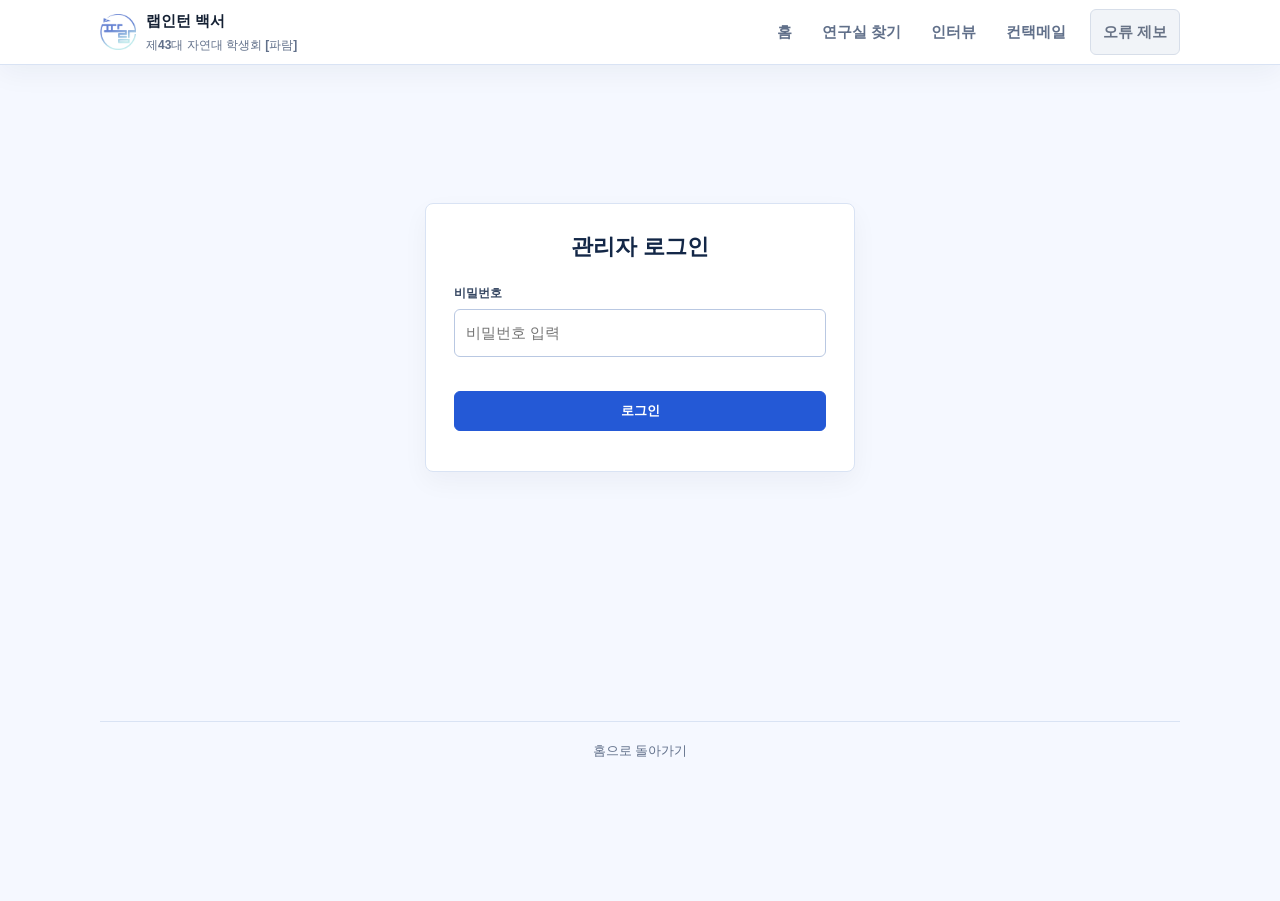
==== admin.html @ a1f1e4f2 "Add files via upload" ====
<!DOCTYPE html><html lang="ko"><head><meta charset="UTF-8"><meta name="viewport" content="width=device-width, initial-scale=1.0"><title>관리자 페이지</title><link rel="stylesheet" href="sigape.css"><link rel="icon" type="image/png" href="logo.png"><script src="site-config.js"></script><script src="site-data.js"></script></head><body><header class="site-header"><nav class="nav"><div class="brand"><a class="brand-logo-link" href="#" data-config-url="NOTION_URL" target="_blank" rel="noopener noreferrer" aria-label="자연대 학생회 노션"><img class="brand-logo" src="logo.png" alt="파람 로고"></a><span class="brand-text"><a class="brand-main" href="index.html">랩인턴 백서</a><a class="brand-sub" href="#" data-config-url="NOTION_URL" target="_blank" rel="noopener noreferrer">제43대 자연대 학생회 [파람]</a></span></div><div class="menu"><a href="index.html">홈</a><a href="labs.html">연구실 찾기</a><a href="interviews.html">인터뷰</a><a href="contact-mail.html">컨택메일</a><a class="menu-report" href="#" data-config-url="ERROR_FORM_URL" target="_blank" rel="noopener noreferrer">오류 제보</a></div></nav></header><main class="page admin-page"><section class="admin-login panel" id="loginPanel"><h2>관리자 로그인</h2><div class="field"><label for="adminPassword">비밀번호</label><input id="adminPassword" type="password" autocomplete="current-password" placeholder="비밀번호 입력"></div><button class="btn primary" type="button" id="loginButton">로그인</button><p class="small" id="loginMessage"></p></section><section class="admin-tools hidden" id="adminTools"><p class="breadcrumb"><a href="index.html">홈</a> / 관리자</p><div class="grid two"><article class="panel"><h2>1. 파일 업로드</h2><div class="field"><label for="labsFile">연구실 DB 엑셀 파일</label><input id="labsFile" type="file" accept=".xlsx,.xls,.csv,.tsv"></div><div class="field"><label for="interviewsFile">인터뷰 DB 엑셀 파일</label><input id="interviewsFile" type="file" accept=".xlsx,.xls,.csv,.tsv"></div><p class="small">인터뷰 파일은 시트가 교수님, 대학원생, 학부생으로 나뉘어 있어도 됩니다. 구분 칸이 비어 있으면 시트 이름을 구분으로 사용합니다.</p></article><article class="panel soft"><h2>2. 확인</h2><div class="admin-counts"><p>연구실 DB: <strong id="labsCount">0</strong>개</p><p>인터뷰 DB: <strong id="interviewsCount">0</strong>개</p></div><button class="btn primary" type="button" id="downloadButton">site-data.js 다운로드</button><p class="small">다운로드한 site-data.js를 GitHub 저장소의 기존 site-data.js와 교체하면 전체 방문자에게 반영됩니다.</p></article></div><section class="panel admin-preview"><h2>업로드 결과</h2><div id="adminStatus" class="small">아직 업로드된 파일이 없습니다.</div><div class="admin-table-wrap"><table class="admin-table" id="previewTable"><tbody></tbody></table></div></section></section><footer class="footer admin-footer"><a href="index.html">홈으로 돌아가기</a></footer></main><script>document.querySelectorAll("[data-config-url]").forEach(function(link){var key=link.getAttribute("data-config-url");var url=window.SITE_CONFIG&&window.SITE_CONFIG[key];if(url){link.href=url}else{link.hidden=true}});</script><script>
const ADMIN_PASSWORD="SnuCns123lg!";
const state={labs:[],interviews:[]};
const $=id=>document.getElementById(id);
function normalizeKey(k){return String(k||"").trim();}
function hasValue(row){return Object.values(row).some(v=>String(v).trim());}
function parseDelimited(text, delimiter){
  const rows=[];let row=[],cell="",quote=false;
  for(let i=0;i<text.length;i++){
    const ch=text[i],next=text[i+1];
    if(ch==='"'&&quote&&next==='"'){cell+='"';i++;continue}
    if(ch==='"'){quote=!quote;continue}
    if(ch===delimiter&&!quote){row.push(cell);cell="";continue}
    if((ch==='\n'||ch==='\r')&&!quote){if(ch==='\r'&&next==='\n')i++;row.push(cell);if(row.some(v=>String(v).trim()))rows.push(row);row=[];cell="";continue}
    cell+=ch;
  }
  row.push(cell);if(row.some(v=>String(v).trim()))rows.push(row);
  const headers=(rows.shift()||[]).map(normalizeKey);
  return rows.map(values=>Object.fromEntries(headers.map((h,i)=>[h,values[i]||""])));
}
function readTextFile(file){return new Promise((resolve,reject)=>{const reader=new FileReader();reader.onload=e=>resolve(String(e.target.result||""));reader.onerror=()=>reject(new Error("파일을 읽지 못했습니다."));reader.readAsText(file,"utf-8");});}
function readWorkbook(file){return new Promise((resolve,reject)=>{if(!window.XLSX){reject(new Error("엑셀 분석 도구를 불러오지 못했습니다. CSV 또는 TSV 파일로 저장해서 다시 올려주세요."));return}const reader=new FileReader();reader.onload=e=>{try{resolve(XLSX.read(e.target.result,{type:"array"}))}catch(err){reject(new Error("엑셀 파일을 분석하지 못했습니다."))}};reader.onerror=()=>reject(new Error("파일을 읽지 못했습니다."));reader.readAsArrayBuffer(file);});}
function sheetRows(wb,name){const sheet=wb.Sheets[name];return XLSX.utils.sheet_to_json(sheet,{defval:""}).map(row=>Object.fromEntries(Object.entries(row).map(([k,v])=>[normalizeKey(k),v])));}
function normalizeRole(sheetName){const text=String(sheetName||"");if(text.includes("교수"))return "교수님";if(text.includes("대학원"))return "대학원생";if(text.includes("학부"))return "학부생";return text||"미분류";}
async function rowsFromFile(file){
  const lower=file.name.toLowerCase();
  if(lower.endsWith(".csv")||lower.endsWith(".tsv")){const text=await readTextFile(file);return {kind:"text",rows:parseDelimited(text,lower.endsWith(".tsv")?"\t":",")};}
  const wb=await readWorkbook(file);
  return {kind:"workbook",workbook:wb};
}
async function handleLabs(file){const data=await rowsFromFile(file);state.labs=(data.kind==="text"?data.rows:sheetRows(data.workbook,data.workbook.SheetNames[0])).filter(hasValue);renderAdmin();}
async function handleInterviews(file){const data=await rowsFromFile(file);state.interviews=(data.kind==="text"?data.rows:data.workbook.SheetNames.flatMap(name=>sheetRows(data.workbook,name).map(row=>{if(!String(row["구분"]||"").trim())row["구분"]=normalizeRole(name);return row;}))).filter(hasValue);renderAdmin();}
function renderAdmin(){
  $("labsCount").textContent=state.labs.length;
  $("interviewsCount").textContent=state.interviews.length;
  $("adminStatus").textContent="연구실 "+state.labs.length+"개, 인터뷰 "+state.interviews.length+"개가 준비되었습니다.";
  const rows=[...state.labs.slice(0,3).map(r=>({type:"연구실",name:r["연구실명"]||r["교수명"]||""})),...state.interviews.slice(0,3).map(r=>({type:"인터뷰",name:r["이름"]||r["구분"]||""}))];
  $("previewTable").innerHTML="<tbody>"+rows.map(r=>"<tr><th>"+r.type+"</th><td>"+String(r.name||"")+"</td></tr>").join("")+"</tbody>";
}
function siteDataText(){return "window.SITE_DATA = "+JSON.stringify({generatedAt:new Date().toISOString(),labs:state.labs,interviews:state.interviews},null,2)+";\n";}
$("loginButton").addEventListener("click",()=>{if($("adminPassword").value===ADMIN_PASSWORD){$("loginPanel").classList.add("hidden");$("adminTools").classList.remove("hidden");}else{$("loginMessage").textContent="비밀번호를 확인해 주세요.";}});
$("labsFile").addEventListener("change",async e=>{try{if(e.target.files[0])await handleLabs(e.target.files[0])}catch(err){$("adminStatus").textContent=err.message}});
$("interviewsFile").addEventListener("change",async e=>{try{if(e.target.files[0])await handleInterviews(e.target.files[0])}catch(err){$("adminStatus").textContent=err.message}});
$("downloadButton").addEventListener("click",()=>{const blob=new Blob([siteDataText()],{type:"text/javascript;charset=utf-8"});const a=document.createElement("a");a.href=URL.createObjectURL(blob);a.download="site-data.js";a.click();URL.revokeObjectURL(a.href);});
renderAdmin();
</script></body></html>
---- sigape.css ----
:root{--bg:#f5f8ff;--paper:#fff;--soft:#f8fbff;--text:#142033;--muted:#61708a;--line:#d9e3f4;--line2:#b9c8e2;--blue:#2459d6;--blue-dark:#183f9f;--blue-soft:#eaf1ff;--sky:#dff4ff;--max:1080px;--radius:8px}*{box-sizing:border-box}html{scroll-behavior:smooth}body{margin:0;color:var(--text);background:var(--bg);font-family:-apple-system,BlinkMacSystemFont,"Segoe UI","Noto Sans KR","Apple SD Gothic Neo",sans-serif;font-size:15px;line-height:1.72;word-break:keep-all}a{color:inherit;text-decoration:none}button,input,select,textarea{font:inherit}.site-header{position:sticky;top:0;z-index:20;background:rgba(255,255,255,.94);border-bottom:1px solid var(--line);backdrop-filter:blur(10px)}.nav{width:min(var(--max),calc(100% - 40px));min-height:64px;margin:0 auto;display:flex;align-items:center;justify-content:space-between;gap:24px}.brand{display:flex;align-items:center;gap:10px;font-weight:740}.brand-logo{width:36px;height:36px;object-fit:contain;display:block}.brand-text{display:grid;gap:1px}.brand-main{font-weight:800}.brand-sub{font-size:12px;color:var(--muted);font-weight:560}.menu{display:flex;align-items:center;gap:6px;flex-wrap:wrap;justify-content:flex-end}.menu a{padding:7px 10px;color:var(--muted);font-size:13px;border-radius:6px}.menu a:hover,.menu a[aria-current="page"]{background:var(--blue-soft);color:var(--blue-dark)}.page{width:min(var(--max),calc(100% - 40px));margin:0 auto;padding:42px 0 76px}.breadcrumb{margin:0 0 20px;color:var(--muted);font-size:13px}.hero{padding:18px 0 28px;border-bottom:1px solid var(--line);margin-bottom:26px}.hub-hero{min-height:520px;display:grid;grid-template-columns:minmax(0,1.04fr) minmax(320px,.72fr);gap:48px;align-items:center;padding:54px 0 64px;border-bottom:1px solid var(--line)}.hub-copy{max-width:680px}.eyebrow{margin:0 0 10px;color:var(--blue);font-size:13px;font-weight:780}.hub-title{margin:0 0 22px;font-size:56px;line-height:1.08;font-weight:820;color:#102044}.hub-intro-title{margin:0 0 10px;font-size:20px;color:#132747}.hub-intro{font-size:17px;color:#43516a;max-width:650px}.hero-logo-panel{background:linear-gradient(180deg,#fff,#f3f8ff);border:1px solid var(--line);border-radius:14px;padding:30px;box-shadow:0 18px 50px rgba(36,89,214,.09)}.hero-logo-panel img{width:104px;height:104px;object-fit:contain;margin-bottom:18px}.hero-logo-panel h2{font-size:22px}.hero-logo-panel p{color:var(--muted)}h1,h2,h3{letter-spacing:0;line-height:1.32}h1{margin:0 0 12px;font-size:34px;font-weight:800;color:#102044}h2{margin:0 0 12px;font-size:22px;font-weight:760;color:#132747}h3{margin:0 0 8px;font-size:16px;font-weight:740}p{margin:0 0 12px}.lead{max-width:780px;color:#42516d;font-size:16px}.section{margin-top:30px}.grid{display:grid;gap:14px}.two{grid-template-columns:1.1fr .9fr}.three{grid-template-columns:repeat(3,minmax(0,1fr))}.panel,.card{background:var(--paper);border:1px solid var(--line);border-radius:var(--radius);padding:20px}.soft{background:var(--soft)}.notice{background:#fff;border-left:4px solid var(--blue)}.muted{color:var(--muted)}.small{font-size:13px;color:var(--muted)}.list{margin:0;padding-left:20px}.list li{margin:5px 0}.steps{margin:0;padding:0;list-style:none;counter-reset:step;display:grid;gap:9px}.steps li{counter-increment:step;display:grid;grid-template-columns:32px 1fr;gap:10px;align-items:start}.steps li:before{content:counter(step);width:26px;height:26px;display:grid;place-items:center;border:1px solid var(--line2);background:var(--blue-soft);color:var(--blue-dark);font-size:12px;font-weight:800;border-radius:6px}.quick-links{display:grid;gap:9px}.quick-link{display:flex;justify-content:space-between;gap:12px;padding:13px 14px;border:1px solid var(--line);background:#fff;border-radius:var(--radius);font-weight:700}.quick-link span{color:var(--blue)}.quick-link:hover{border-color:var(--blue);background:#f7faff}.toolbar{position:sticky;top:65px;z-index:10;margin-bottom:14px;padding:12px;background:rgba(255,255,255,.95);border:1px solid var(--line);border-radius:var(--radius);backdrop-filter:blur(8px)}.toolbar-grid{display:grid;grid-template-columns:1.5fr 1fr 1fr;gap:10px}.field{display:grid;gap:5px}label{color:#364762;font-size:12px;font-weight:760}input,select,textarea{width:100%;border:1px solid var(--line2);border-radius:6px;background:#fff;padding:10px 11px;color:var(--text)}input:focus,select:focus,textarea:focus{outline:3px solid var(--blue-soft);border-color:var(--blue)}.chips,.filters{display:flex;gap:7px;flex-wrap:wrap}.chip,.btn,.filter-btn{border:1px solid var(--line2);background:#fff;border-radius:6px;padding:8px 11px;color:#30415f;cursor:pointer;font-size:13px;font-weight:680}.chip.active,.filter-btn.active,.btn.primary{background:var(--blue);border-color:var(--blue);color:#fff}.btn{display:inline-flex;align-items:center;justify-content:center;text-align:center}.summary-row{display:flex;justify-content:space-between;align-items:center;gap:12px;margin:13px 0;color:var(--muted);font-size:14px}.cards{display:grid;grid-template-columns:repeat(3,minmax(0,1fr));gap:14px}.card{min-height:210px;display:flex;flex-direction:column}.card-title{margin:0 0 4px;font-size:18px;font-weight:780;color:#12284a}.meta{color:var(--muted);font-size:13px}.tags{display:flex;flex-wrap:wrap;gap:5px;margin:12px 0}.tag{display:inline-flex;padding:3px 7px;border:1px solid var(--line);background:var(--blue-soft);border-radius:5px;color:#27467a;font-size:12px}.card-actions{margin-top:auto;display:flex;gap:8px}.state{padding:28px 16px;text-align:center;color:var(--muted);border:1px dashed var(--line2);background:#fff;border-radius:var(--radius)}.error{color:#8c1d18;background:#fff4f2;border-color:#efb8ae}.hidden{display:none!important}details{border:1px solid var(--line);background:#fff;border-radius:var(--radius);padding:13px 14px}details+details{margin-top:8px}summary{cursor:pointer;font-weight:720}details p{color:#4b5a72;margin:8px 0 0}.modal-backdrop{position:fixed;inset:0;display:none;align-items:center;justify-content:center;padding:20px;background:rgba(20,32,51,.38);z-index:50}.modal-backdrop.active{display:flex}.modal{width:min(820px,100%);max-height:86vh;overflow:auto;background:#fff;border-radius:10px;border:1px solid var(--line)}.modal-head{position:sticky;top:0;background:rgba(255,255,255,.96);border-bottom:1px solid var(--line);padding:18px;display:flex;justify-content:space-between;gap:14px}.close-btn{width:34px;height:34px;border:1px solid var(--line2);background:#fff;border-radius:6px;cursor:pointer}.modal-body{padding:18px}.footer{margin-top:40px;padding-top:18px;border-top:1px solid var(--line);color:var(--muted);font-size:13px}.form-link{display:inline-flex;margin-top:8px}@media(max-width:880px){.nav{align-items:flex-start;flex-direction:column;padding:12px 0}.menu{justify-content:flex-start}.page{padding-top:30px}.hub-hero{min-height:0;grid-template-columns:1fr;gap:24px;padding:28px 0 38px}.hub-title{font-size:36px}.hero-logo-panel{padding:22px}.toolbar{position:static}.toolbar-grid,.two,.three,.cards{grid-template-columns:1fr}h1{font-size:28px}.summary-row{display:block}}

.phone-wrap{display:flex;justify-content:center}.phone{width:min(340px,100%);height:485px;border:1px solid #c7d7f1;border-radius:34px;background:#fff;box-shadow:0 24px 70px rgba(36,89,214,.16);padding:16px;position:relative}.phone:before{content:"";display:block;width:88px;height:5px;border-radius:999px;background:#d7e2f5;margin:0 auto 20px}.phone-screen{height:calc(100% - 25px);border:1px solid var(--line);border-radius:24px;background:linear-gradient(180deg,#f7fbff,#eef5ff);padding:20px;display:flex;flex-direction:column}.phone-logo{width:48px;height:48px;object-fit:contain;margin-bottom:14px}.phone-title{font-size:20px;font-weight:800;line-height:1.3;margin-bottom:8px;color:#102044}.phone-desc{font-size:13px;color:var(--muted);margin-bottom:14px}.phone-links{display:grid;gap:9px;margin-top:auto}.phone-link{display:flex;justify-content:space-between;align-items:center;gap:12px;padding:12px 13px;border:1px solid #c9d8f0;border-radius:12px;background:#fff;color:#142033;font-weight:760}.phone-link span{color:var(--blue);font-size:13px}.faq-list{display:grid;gap:8px}.report-panel{background:#fff;border:1px solid var(--line);border-left:5px solid var(--blue);border-radius:var(--radius);padding:22px}.report-panel p{max-width:720px}@media(max-width:880px){.phone{width:min(320px,100%);height:500px}.phone-screen{height:calc(100% - 25px)}}

.step-link{display:inline-flex;margin-top:6px;color:var(--blue);font-size:13px;font-weight:720}.step-link:hover{text-decoration:underline}.signature-right{text-align:right;margin-top:18px;color:#273a5c;font-weight:720}


.title-logo-wrap{position:relative;display:inline-block;isolation:isolate;padding:10px 22px 14px 0;overflow:hidden}.title-logo-wrap .hub-title{position:relative;z-index:2;margin-bottom:0}.title-logo-bg{position:absolute;z-index:1;width:140px;height:140px;object-fit:contain;right:-8px;top:0;opacity:.22;transform:rotate(-4deg);pointer-events:none}.title-logo-mask{position:absolute;z-index:1;right:104px;top:0;width:32px;height:100%;background:linear-gradient(90deg,var(--bg) 0%,rgba(245,248,255,.82) 62%,rgba(245,248,255,0) 100%);pointer-events:none}@media(max-width:880px){.title-logo-bg{width:104px;height:104px;right:-6px;top:8px}.title-logo-mask{right:74px}}





.phone-link strong{display:flex;align-items:center;gap:9px}.phone-link-icon{width:30px;height:30px;display:inline-grid;place-items:center;border-radius:9px;background:var(--blue-soft);color:var(--blue);flex:0 0 auto}
.phone-link-icon svg{width:18px;height:18px;display:block;fill:none;stroke:currentColor;stroke-width:2.1;stroke-linecap:round;stroke-linejoin:round}


.phone-links 
.phone-link-icon svg{width:18px;height:18px;display:block;fill:none;stroke:currentColor;stroke-width:2.1;stroke-linecap:round;stroke-linejoin:round}















.tag.field-tag{background:#e8f7ef;border-color:#a9dabb;color:#17663a;font-weight:760}


/* final polish */
.menu a{font-size:15px;font-weight:720;padding:9px 12px}.menu a[aria-current="page"]{font-weight:850}.menu-report{color:#687386!important;background:#f1f4f8!important;border:1px solid #d7dee9}.btn.secondary{background:#f4f7fb;border-color:#cfd9e8;color:#33445f}.justify{text-align:justify}.faq-section .section-head{margin-bottom:14px}.faq-grid{display:grid;grid-template-columns:repeat(2,minmax(0,1fr));gap:10px}.faq-grid summary{display:flex;justify-content:space-between;gap:12px;align-items:center}.faq-grid summary span{font-weight:780}.faq-grid summary em{font-style:normal;font-size:12px;color:var(--blue);background:var(--blue-soft);border-radius:999px;padding:3px 8px;white-space:nowrap}.modal-body details{padding:0}.modal-body summary{padding:15px 16px;background:#f8fbff}.modal-body details p{padding:0 16px 16px;margin:0;line-height:1.85;white-space:pre-line}.error .btn,.state .btn{margin-top:10px}.notion-slot{margin-top:16px}@media(max-width:880px){.menu{gap:8px}.menu a{font-size:14px;min-height:40px;display:inline-flex;align-items:center}.faq-grid{grid-template-columns:1fr}.justify{text-align:left}.phone{width:100%;max-width:330px}.phone-link{min-width:0}.phone-link strong{min-width:0}.phone-link strong+span{flex:0 0 auto}.card,.panel{padding:18px}.hero,.hub-hero{overflow:hidden}}

.home-faq-panel{display:flex;flex-direction:column;min-height:100%;max-height:430px;overflow:auto}.home-faq-panel .small{margin-top:-4px;margin-bottom:12px}.compact-faq{display:grid;gap:8px}.compact-faq details{padding:0;overflow:hidden}.compact-faq details+details{margin-top:0}.compact-faq summary{display:grid;grid-template-columns:1fr auto;gap:10px;align-items:center;padding:12px 13px}.compact-faq summary span{font-weight:780}.compact-faq summary em{font-style:normal;font-size:12px;color:var(--blue);background:var(--blue-soft);border-radius:999px;padding:2px 8px;white-space:nowrap}.compact-faq details[open] summary{border-bottom:1px solid var(--line);background:#f8fbff}.compact-faq details p{padding:11px 13px 13px;margin:0;color:#4b5a72;line-height:1.75}.home-faq-panel details:not([open]) summary{color:#263855}@media(max-width:880px){.home-faq-panel{max-height:none;overflow:visible}.compact-faq summary{grid-template-columns:1fr}.compact-faq summary em{width:max-content}}

.brand-logo-link{display:flex;align-items:center}.brand-main,.brand-sub{width:max-content}.brand-main:hover,.brand-sub:hover{text-decoration:underline;text-underline-offset:3px}


/* 2026 data/admin refinement */
.site-header{box-shadow:0 8px 28px rgba(20,32,51,.05)}
.menu{margin-left:auto}.menu-report{margin-left:6px}
.panel,.card,.toolbar{box-shadow:0 10px 26px rgba(20,32,51,.045)}
.card{transition:transform .16s ease,border-color .16s ease,box-shadow .16s ease}.card:hover{transform:translateY(-2px);border-color:#b8c9e8;box-shadow:0 16px 34px rgba(20,32,51,.08)}
.hero{padding-top:24px}.lead{line-height:1.82}.card-title{line-height:1.38}.tag{font-weight:680}.field-tag{background:#e9f8ef;border-color:#badfca;color:#197142}.keyword-panel .chip{background:#fff}.keyword-panel .chip.active{background:var(--blue);color:#fff}
.admin-float{position:fixed;right:12px;bottom:10px;z-index:40;padding:4px 7px;border:1px solid rgba(120,132,154,.28);border-radius:6px;background:rgba(255,255,255,.55);color:rgba(72,84,106,.58);font-size:11px;backdrop-filter:blur(8px)}.admin-float:hover{background:#fff;color:#2d3f5f;border-color:#bdc9dc}
.admin-page .hero{margin-bottom:18px}.admin-login{max-width:430px}.admin-tools .field{margin-bottom:14px}.admin-counts{display:grid;gap:4px;margin-bottom:14px}.admin-preview{margin-top:16px}.admin-table-wrap{overflow:auto;margin-top:10px}.admin-table{width:100%;border-collapse:collapse;font-size:14px}.admin-table th,.admin-table td{border-bottom:1px solid var(--line);padding:9px 8px;text-align:left}.admin-table th{width:96px;color:var(--blue-dark)}
@media(max-width:880px){.menu{margin-left:0}.menu-report{margin-left:0}.admin-float{right:8px;bottom:8px}}

.admin-login .field{margin-bottom:16px}.admin-login .btn.primary{margin-top:12px}


.admin-page{min-height:calc(100vh - 64px);display:grid;align-items:center;padding-top:36px;padding-bottom:36px}.admin-login{width:min(430px,100%);margin:0 auto;padding:28px}.admin-login h2{text-align:center;margin-bottom:22px}.admin-login .field{margin-bottom:20px}.admin-login .btn.primary{width:100%;margin-top:14px}.admin-login #loginMessage{text-align:center;margin-top:12px}.admin-tools{width:100%;align-self:start}.admin-tools:not(.hidden){display:block}.admin-tools .breadcrumb{margin-top:0}.admin-footer{text-align:center}
@media(max-width:880px){.admin-page{min-height:calc(100vh - 110px);align-items:start}.admin-login{margin-top:36px}}

.modal-advice{margin-top:18px}

.phone-link-muted{background:#f3f6fa;border-color:#d9e2ee;color:#263849}.phone-link-muted strong{color:#1d3554}.phone-link-muted span:last-child{color:#2f6fd6}.phone-link-muted .phone-link-icon{background:#e5ebf3;border-color:#d2dce9;color:#4d647d}

.partners-footer{margin-top:72px;padding:36px 24px 42px;text-align:center;border-top:1px solid #dfe7f2;color:#415064}.partners-footer h2{margin:0;font-size:18px;line-height:1.35;font-weight:800;color:#1b2f4a}.footer-rule{width:28px;height:2px;background:#7aa4df;margin:13px auto 22px;border-radius:999px}.partner-grid{display:grid;grid-template-columns:repeat(3,minmax(0,1fr));gap:12px 16px;max-width:980px;margin:0 auto}.partner-grid span{display:flex;align-items:center;justify-content:center;min-height:46px;padding:10px 12px;border:1px solid #dbe5f1;background:#f7faff;border-radius:8px;font-size:14px;line-height:1.45;font-weight:560;color:#30445f;word-break:keep-all}.admin-footer{margin-top:44px}@media(max-width:760px){.partners-footer{margin-top:48px;padding:30px 16px 36px}.partner-grid{grid-template-columns:1fr;gap:10px}.partner-grid span{min-height:auto;font-size:13px;padding:11px 12px}}

.compact-credit-footer{margin-top:48px;padding-top:18px;text-align:center;color:#687386;font-size:12px;line-height:1.8}.compact-credit-footer p{margin:3px auto;max-width:980px}.compact-credit-footer strong{font-weight:650;color:#415064}@media(max-width:760px){.compact-credit-footer{text-align:left;font-size:12px;line-height:1.75}.compact-credit-footer p{margin:6px 0}}
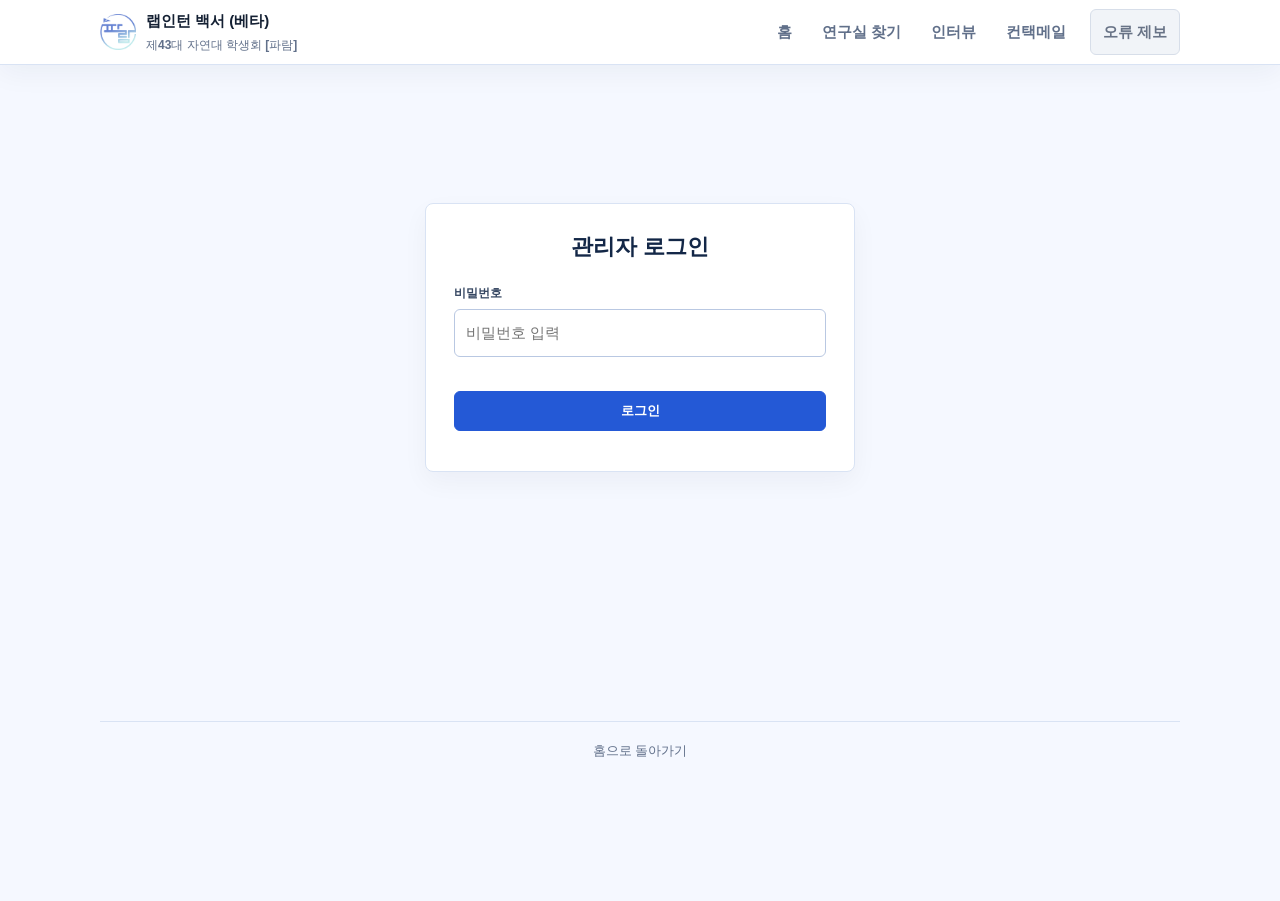
==== commit ec31ec56: "Update admin.html" ====
--- a/admin.html
+++ b/admin.html
@@ -1,46 +1,281 @@
-<!DOCTYPE html><html lang="ko"><head><meta charset="UTF-8"><meta name="viewport" content="width=device-width, initial-scale=1.0"><title>관리자 페이지</title><link rel="stylesheet" href="sigape.css"><link rel="icon" type="image/png" href="logo.png"><script src="site-config.js"></script><script src="site-data.js"></script></head><body><header class="site-header"><nav class="nav"><div class="brand"><a class="brand-logo-link" href="#" data-config-url="NOTION_URL" target="_blank" rel="noopener noreferrer" aria-label="자연대 학생회 노션"><img class="brand-logo" src="logo.png" alt="파람 로고"></a><span class="brand-text"><a class="brand-main" href="index.html">랩인턴 백서</a><a class="brand-sub" href="#" data-config-url="NOTION_URL" target="_blank" rel="noopener noreferrer">제43대 자연대 학생회 [파람]</a></span></div><div class="menu"><a href="index.html">홈</a><a href="labs.html">연구실 찾기</a><a href="interviews.html">인터뷰</a><a href="contact-mail.html">컨택메일</a><a class="menu-report" href="#" data-config-url="ERROR_FORM_URL" target="_blank" rel="noopener noreferrer">오류 제보</a></div></nav></header><main class="page admin-page"><section class="admin-login panel" id="loginPanel"><h2>관리자 로그인</h2><div class="field"><label for="adminPassword">비밀번호</label><input id="adminPassword" type="password" autocomplete="current-password" placeholder="비밀번호 입력"></div><button class="btn primary" type="button" id="loginButton">로그인</button><p class="small" id="loginMessage"></p></section><section class="admin-tools hidden" id="adminTools"><p class="breadcrumb"><a href="index.html">홈</a> / 관리자</p><div class="grid two"><article class="panel"><h2>1. 파일 업로드</h2><div class="field"><label for="labsFile">연구실 DB 엑셀 파일</label><input id="labsFile" type="file" accept=".xlsx,.xls,.csv,.tsv"></div><div class="field"><label for="interviewsFile">인터뷰 DB 엑셀 파일</label><input id="interviewsFile" type="file" accept=".xlsx,.xls,.csv,.tsv"></div><p class="small">인터뷰 파일은 시트가 교수님, 대학원생, 학부생으로 나뉘어 있어도 됩니다. 구분 칸이 비어 있으면 시트 이름을 구분으로 사용합니다.</p></article><article class="panel soft"><h2>2. 확인</h2><div class="admin-counts"><p>연구실 DB: <strong id="labsCount">0</strong>개</p><p>인터뷰 DB: <strong id="interviewsCount">0</strong>개</p></div><button class="btn primary" type="button" id="downloadButton">site-data.js 다운로드</button><p class="small">다운로드한 site-data.js를 GitHub 저장소의 기존 site-data.js와 교체하면 전체 방문자에게 반영됩니다.</p></article></div><section class="panel admin-preview"><h2>업로드 결과</h2><div id="adminStatus" class="small">아직 업로드된 파일이 없습니다.</div><div class="admin-table-wrap"><table class="admin-table" id="previewTable"><tbody></tbody></table></div></section></section><footer class="footer admin-footer"><a href="index.html">홈으로 돌아가기</a></footer></main><script>document.querySelectorAll("[data-config-url]").forEach(function(link){var key=link.getAttribute("data-config-url");var url=window.SITE_CONFIG&&window.SITE_CONFIG[key];if(url){link.href=url}else{link.hidden=true}});</script><script>
-const ADMIN_PASSWORD="SnuCns123lg!";
-const state={labs:[],interviews:[]};
-const $=id=>document.getElementById(id);
-function normalizeKey(k){return String(k||"").trim();}
-function hasValue(row){return Object.values(row).some(v=>String(v).trim());}
-function parseDelimited(text, delimiter){
-  const rows=[];let row=[],cell="",quote=false;
-  for(let i=0;i<text.length;i++){
-    const ch=text[i],next=text[i+1];
-    if(ch==='"'&&quote&&next==='"'){cell+='"';i++;continue}
-    if(ch==='"'){quote=!quote;continue}
-    if(ch===delimiter&&!quote){row.push(cell);cell="";continue}
-    if((ch==='\n'||ch==='\r')&&!quote){if(ch==='\r'&&next==='\n')i++;row.push(cell);if(row.some(v=>String(v).trim()))rows.push(row);row=[];cell="";continue}
-    cell+=ch;
-  }
-  row.push(cell);if(row.some(v=>String(v).trim()))rows.push(row);
-  const headers=(rows.shift()||[]).map(normalizeKey);
-  return rows.map(values=>Object.fromEntries(headers.map((h,i)=>[h,values[i]||""])));
-}
-function readTextFile(file){return new Promise((resolve,reject)=>{const reader=new FileReader();reader.onload=e=>resolve(String(e.target.result||""));reader.onerror=()=>reject(new Error("파일을 읽지 못했습니다."));reader.readAsText(file,"utf-8");});}
-function readWorkbook(file){return new Promise((resolve,reject)=>{if(!window.XLSX){reject(new Error("엑셀 분석 도구를 불러오지 못했습니다. CSV 또는 TSV 파일로 저장해서 다시 올려주세요."));return}const reader=new FileReader();reader.onload=e=>{try{resolve(XLSX.read(e.target.result,{type:"array"}))}catch(err){reject(new Error("엑셀 파일을 분석하지 못했습니다."))}};reader.onerror=()=>reject(new Error("파일을 읽지 못했습니다."));reader.readAsArrayBuffer(file);});}
-function sheetRows(wb,name){const sheet=wb.Sheets[name];return XLSX.utils.sheet_to_json(sheet,{defval:""}).map(row=>Object.fromEntries(Object.entries(row).map(([k,v])=>[normalizeKey(k),v])));}
-function normalizeRole(sheetName){const text=String(sheetName||"");if(text.includes("교수"))return "교수님";if(text.includes("대학원"))return "대학원생";if(text.includes("학부"))return "학부생";return text||"미분류";}
-async function rowsFromFile(file){
-  const lower=file.name.toLowerCase();
-  if(lower.endsWith(".csv")||lower.endsWith(".tsv")){const text=await readTextFile(file);return {kind:"text",rows:parseDelimited(text,lower.endsWith(".tsv")?"\t":",")};}
-  const wb=await readWorkbook(file);
-  return {kind:"workbook",workbook:wb};
-}
-async function handleLabs(file){const data=await rowsFromFile(file);state.labs=(data.kind==="text"?data.rows:sheetRows(data.workbook,data.workbook.SheetNames[0])).filter(hasValue);renderAdmin();}
-async function handleInterviews(file){const data=await rowsFromFile(file);state.interviews=(data.kind==="text"?data.rows:data.workbook.SheetNames.flatMap(name=>sheetRows(data.workbook,name).map(row=>{if(!String(row["구분"]||"").trim())row["구분"]=normalizeRole(name);return row;}))).filter(hasValue);renderAdmin();}
-function renderAdmin(){
-  $("labsCount").textContent=state.labs.length;
-  $("interviewsCount").textContent=state.interviews.length;
-  $("adminStatus").textContent="연구실 "+state.labs.length+"개, 인터뷰 "+state.interviews.length+"개가 준비되었습니다.";
-  const rows=[...state.labs.slice(0,3).map(r=>({type:"연구실",name:r["연구실명"]||r["교수명"]||""})),...state.interviews.slice(0,3).map(r=>({type:"인터뷰",name:r["이름"]||r["구분"]||""}))];
-  $("previewTable").innerHTML="<tbody>"+rows.map(r=>"<tr><th>"+r.type+"</th><td>"+String(r.name||"")+"</td></tr>").join("")+"</tbody>";
-}
-function siteDataText(){return "window.SITE_DATA = "+JSON.stringify({generatedAt:new Date().toISOString(),labs:state.labs,interviews:state.interviews},null,2)+";\n";}
-$("loginButton").addEventListener("click",()=>{if($("adminPassword").value===ADMIN_PASSWORD){$("loginPanel").classList.add("hidden");$("adminTools").classList.remove("hidden");}else{$("loginMessage").textContent="비밀번호를 확인해 주세요.";}});
-$("labsFile").addEventListener("change",async e=>{try{if(e.target.files[0])await handleLabs(e.target.files[0])}catch(err){$("adminStatus").textContent=err.message}});
-$("interviewsFile").addEventListener("change",async e=>{try{if(e.target.files[0])await handleInterviews(e.target.files[0])}catch(err){$("adminStatus").textContent=err.message}});
-$("downloadButton").addEventListener("click",()=>{const blob=new Blob([siteDataText()],{type:"text/javascript;charset=utf-8"});const a=document.createElement("a");a.href=URL.createObjectURL(blob);a.download="site-data.js";a.click();URL.revokeObjectURL(a.href);});
-renderAdmin();
-</script></body></html>+<!DOCTYPE html>
+<html lang="ko">
+  <head>
+    <meta charset="UTF-8">
+    <meta name="viewport" content="width=device-width, initial-scale=1.0">
+    <title>(베타) 관리자 페이지</title>
+    <link rel="stylesheet" href="sigape.css">
+    <link rel="icon" type="image/png" href="logo.png">
+    <script src="site-config.js"></script>
+    <script src="site-data.js"></script>
+  </head>
+  <body>
+    <header class="site-header">
+      <nav class="nav">
+        <div class="brand">
+          <a class="brand-logo-link" href="#" data-config-url="NOTION_URL" target="_blank" rel="noopener noreferrer" aria-label="자연대 학생회 노션">
+            <img class="brand-logo" src="logo.png" alt="파람 로고">
+          </a>
+          <span class="brand-text">
+            <a class="brand-main" href="index.html">랩인턴 백서 (베타)</a>
+            <a class="brand-sub" href="#" data-config-url="NOTION_URL" target="_blank" rel="noopener noreferrer">제43대 자연대 학생회 [파람]</a>
+          </span>
+        </div>
+        <div class="menu">
+          <a href="index.html">홈</a>
+          <a href="labs.html">연구실 찾기</a>
+          <a href="interviews.html">인터뷰</a>
+          <a href="contact-mail.html">컨택메일</a>
+          <a class="menu-report" href="#" data-config-url="ERROR_FORM_URL" target="_blank" rel="noopener noreferrer">오류 제보</a>
+        </div>
+      </nav>
+    </header>
+    <main class="page admin-page">
+      <section class="admin-login panel" id="loginPanel">
+        <h2>관리자 로그인</h2>
+        <div class="field">
+          <label for="adminPassword">비밀번호</label>
+          <input id="adminPassword" type="password" autocomplete="current-password" placeholder="비밀번호 입력">
+        </div>
+        <button class="btn primary" type="button" id="loginButton">로그인</button>
+        <p class="small" id="loginMessage"></p>
+      </section>
+      <section class="admin-tools hidden" id="adminTools">
+        <p class="breadcrumb"><a href="index.html">홈</a> / 관리자</p>
+        <div class="grid two">
+          <article class="panel">
+            <h2>1. 파일 업로드</h2>
+            <div class="field">
+              <label for="labsFile">연구실 DB 엑셀 파일</label>
+              <input id="labsFile" type="file" accept=".xlsx,.xls,.csv,.tsv">
+            </div>
+            <div class="field">
+              <label for="interviewsFile">인터뷰 DB 엑셀 파일</label>
+              <input id="interviewsFile" type="file" accept=".xlsx,.xls,.csv,.tsv">
+            </div>
+            <p class="small">인터뷰 파일은 시트가 교수님, 대학원생, 학부생으로 나뉘어 있어도 됩니다. 구분 칸이 비어 있으면 시트 이름을 구분으로 사용합니다.</p>
+          </article>
+          <article class="panel soft">
+            <h2>2. 확인</h2>
+            <div class="admin-counts">
+              <p>연구실 DB: <strong id="labsCount">0</strong>개</p>
+              <p>인터뷰 DB: <strong id="interviewsCount">0</strong>개</p>
+            </div>
+            <button class="btn primary" type="button" id="downloadButton">site-data.js 다운로드</button>
+            <p class="small">다운로드한 site-data.js를 GitHub 저장소의 기존 site-data.js와 교체하면 전체 방문자에게 반영됩니다.</p>
+          </article>
+        </div>
+        <section class="panel admin-preview">
+          <h2>업로드 결과</h2>
+          <div id="adminStatus" class="small">아직 업로드된 파일이 없습니다.</div>
+          <div class="admin-table-wrap">
+            <table class="admin-table" id="previewTable">
+              <tbody></tbody>
+            </table>
+          </div>
+        </section>
+      </section>
+      <footer class="footer admin-footer">
+        <a href="index.html">홈으로 돌아가기</a>
+      </footer>
+    </main>
+    <script>
+      document.querySelectorAll("[data-config-url]").forEach(function(link) {
+        var key = link.getAttribute("data-config-url");
+        var url = window.SITE_CONFIG && window.SITE_CONFIG[key];
+        if (url) {
+          link.href = url
+        } else {
+          link.hidden = true
+        }
+      });
+    </script>
+    <script>
+      const ADMIN_PASSWORD = "SnuCns123lg!";
+      const state = {
+        labs: [],
+        interviews: []
+      };
+      const $ = id => document.getElementById(id);
+
+      function normalizeKey(k) {
+        return String(k || "").trim();
+      }
+
+      function hasValue(row) {
+        return Object.values(row).some(v => String(v).trim());
+      }
+
+      function parseDelimited(text, delimiter) {
+        const rows = [];
+        let row = [],
+          cell = "",
+          quote = false;
+        for (let i = 0; i < text.length; i++) {
+          const ch = text[i],
+            next = text[i + 1];
+          if (ch === '"' && quote && next === '"') {
+            cell += '"';
+            i++;
+            continue
+          }
+          if (ch === '"') {
+            quote = !quote;
+            continue
+          }
+          if (ch === delimiter && !quote) {
+            row.push(cell);
+            cell = "";
+            continue
+          }
+          if ((ch === '\n' || ch === '\r') && !quote) {
+            if (ch === '\r' && next === '\n') i++;
+            row.push(cell);
+            if (row.some(v => String(v).trim())) rows.push(row);
+            row = [];
+            cell = "";
+            continue
+          }
+          cell += ch;
+        }
+        row.push(cell);
+        if (row.some(v => String(v).trim())) rows.push(row);
+        const headers = (rows.shift() || []).map(normalizeKey);
+        return rows.map(values => Object.fromEntries(headers.map((h, i) => [h, values[i] || ""])));
+      }
+
+      function readTextFile(file) {
+        return new Promise((resolve, reject) => {
+          const reader = new FileReader();
+          reader.onload = e => resolve(String(e.target.result || ""));
+          reader.onerror = () => reject(new Error("파일을 읽지 못했습니다."));
+          reader.readAsText(file, "utf-8");
+        });
+      }
+
+      function readWorkbook(file) {
+        return new Promise((resolve, reject) => {
+          if (!window.XLSX) {
+            reject(new Error("엑셀 분석 도구를 불러오지 못했습니다. CSV 또는 TSV 파일로 저장해서 다시 올려주세요."));
+            return
+          }
+          const reader = new FileReader();
+          reader.onload = e => {
+            try {
+              resolve(XLSX.read(e.target.result, {
+                type: "array"
+              }))
+            } catch (err) {
+              reject(new Error("엑셀 파일을 분석하지 못했습니다."))
+            }
+          };
+          reader.onerror = () => reject(new Error("파일을 읽지 못했습니다."));
+          reader.readAsArrayBuffer(file);
+        });
+      }
+
+      function sheetRows(wb, name) {
+        const sheet = wb.Sheets[name];
+        return XLSX.utils.sheet_to_json(sheet, {
+          defval: ""
+        }).map(row => Object.fromEntries(Object.entries(row).map(([k, v]) => [normalizeKey(k), v])));
+      }
+
+      function normalizeRole(sheetName) {
+        const text = String(sheetName || "");
+        if (text.includes("교수")) return "교수님";
+        if (text.includes("대학원")) return "대학원생";
+        if (text.includes("학부")) return "학부생";
+        return text || "미분류";
+      }
+      async function rowsFromFile(file) {
+        const lower = file.name.toLowerCase();
+        if (lower.endsWith(".csv") || lower.endsWith(".tsv")) {
+          const text = await readTextFile(file);
+          return {
+            kind: "text",
+            rows: parseDelimited(text, lower.endsWith(".tsv") ? "\t" : ",")
+          };
+        }
+        const wb = await readWorkbook(file);
+        return {
+          kind: "workbook",
+          workbook: wb
+        };
+      }
+      async function handleLabs(file) {
+        const data = await rowsFromFile(file);
+        state.labs = (data.kind === "text" ? data.rows : sheetRows(data.workbook, data.workbook
+          .SheetNames[0])).filter(hasValue);
+        renderAdmin();
+      }
+      async function handleInterviews(file) {
+        const data = await rowsFromFile(file);
+        state.interviews = (data.kind === "text" ? data.rows : data.workbook.SheetNames.flatMap(name =>
+          sheetRows(data.workbook, name).map(row => {
+            if (!String(row["구분"] || "").trim()) row["구분"] = normalizeRole(name);
+            return row;
+          }))).filter(hasValue);
+        renderAdmin();
+      }
+
+      function renderAdmin() {
+        $("labsCount").textContent = state.labs.length;
+        $("interviewsCount").textContent = state.interviews.length;
+        $("adminStatus").textContent = "연구실 " + state.labs.length + "개, 인터뷰 " + state.interviews.length +
+          "개가 준비되었습니다.";
+        const rows = [...state.labs.slice(0, 3).map(r => ({
+          type: "연구실",
+          name: r["연구실명"] || r["교수명"] || ""
+        })), ...state.interviews.slice(0, 3).map(r => ({
+          type: "인터뷰",
+          name: r["이름"] || r["구분"] || ""
+        }))];
+        $("previewTable").innerHTML = "<tbody>" + rows.map(r => "<tr><th>" + r.type + "</th><td>" +
+          String(r.name || "") + "</td></tr>").join("") + "</tbody>";
+      }
+
+      function siteDataText() {
+        return "window.SITE_DATA = " + JSON.stringify({
+          generatedAt: new Date().toISOString(),
+          labs: state.labs,
+          interviews: state.interviews
+        }, null, 2) + ";\n";
+      }
+      $("loginButton").addEventListener("click", () => {
+        if ($("adminPassword").value === ADMIN_PASSWORD) {
+          $("loginPanel").classList.add("hidden");
+          $("adminTools").classList.remove("hidden");
+        } else {
+          $("loginMessage").textContent = "비밀번호를 확인해 주세요.";
+        }
+      });
+      $("labsFile").addEventListener("change", async e => {
+        try {
+          if (e.target.files[0]) await handleLabs(e.target.files[0])
+        } catch (err) {
+          $("adminStatus").textContent = err.message
+        }
+      });
+      $("interviewsFile").addEventListener("change", async e => {
+        try {
+          if (e.target.files[0]) await handleInterviews(e.target.files[0])
+        } catch (err) {
+          $("adminStatus").textContent = err.message
+        }
+      });
+      $("downloadButton").addEventListener("click", () => {
+        const blob = new Blob([siteDataText()], {
+          type: "text/javascript;charset=utf-8"
+        });
+        const a = document.createElement("a");
+        a.href = URL.createObjectURL(blob);
+        a.download = "site-data.js";
+        a.click();
+        URL.revokeObjectURL(a.href);
+      });
+      renderAdmin();
+    </script>
+  </body>
+
+</html>
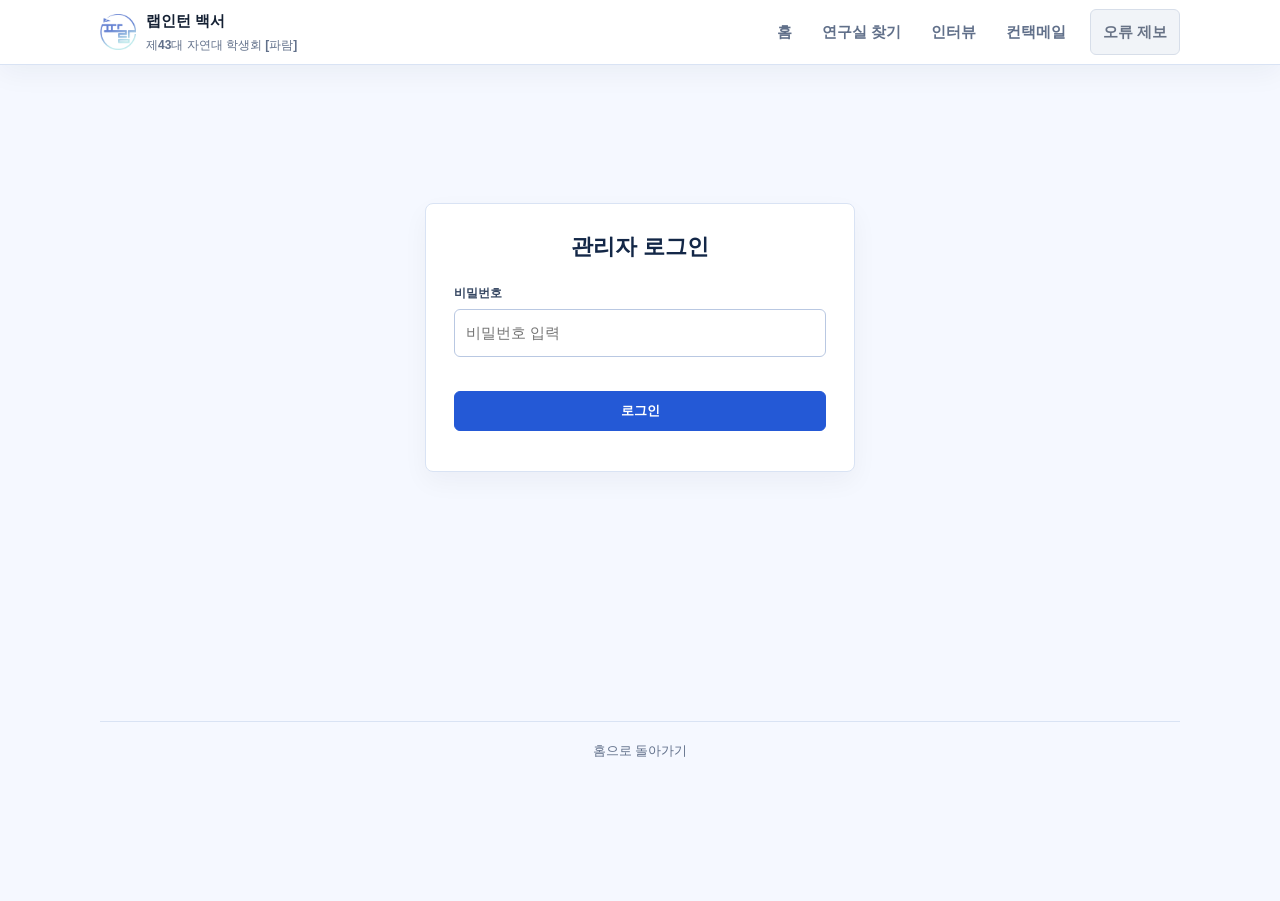
==== commit 5e2881d5: "베타테스트 종료" ====
--- a/admin.html
+++ b/admin.html
@@ -3,7 +3,7 @@
   <head>
     <meta charset="UTF-8">
     <meta name="viewport" content="width=device-width, initial-scale=1.0">
-    <title>(베타) 관리자 페이지</title>
+    <title>관리자 페이지</title>
     <link rel="stylesheet" href="sigape.css">
     <link rel="icon" type="image/png" href="logo.png">
     <script src="site-config.js"></script>
@@ -17,7 +17,7 @@
             <img class="brand-logo" src="logo.png" alt="파람 로고">
           </a>
           <span class="brand-text">
-            <a class="brand-main" href="index.html">랩인턴 백서 (베타)</a>
+            <a class="brand-main" href="index.html">랩인턴 백서</a>
             <a class="brand-sub" href="#" data-config-url="NOTION_URL" target="_blank" rel="noopener noreferrer">제43대 자연대 학생회 [파람]</a>
           </span>
         </div>
--- a/sigape.css
+++ b/sigape.css
@@ -1,68 +1,1652 @@
-:root{--bg:#f5f8ff;--paper:#fff;--soft:#f8fbff;--text:#142033;--muted:#61708a;--line:#d9e3f4;--line2:#b9c8e2;--blue:#2459d6;--blue-dark:#183f9f;--blue-soft:#eaf1ff;--sky:#dff4ff;--max:1080px;--radius:8px}*{box-sizing:border-box}html{scroll-behavior:smooth}body{margin:0;color:var(--text);background:var(--bg);font-family:-apple-system,BlinkMacSystemFont,"Segoe UI","Noto Sans KR","Apple SD Gothic Neo",sans-serif;font-size:15px;line-height:1.72;word-break:keep-all}a{color:inherit;text-decoration:none}button,input,select,textarea{font:inherit}.site-header{position:sticky;top:0;z-index:20;background:rgba(255,255,255,.94);border-bottom:1px solid var(--line);backdrop-filter:blur(10px)}.nav{width:min(var(--max),calc(100% - 40px));min-height:64px;margin:0 auto;display:flex;align-items:center;justify-content:space-between;gap:24px}.brand{display:flex;align-items:center;gap:10px;font-weight:740}.brand-logo{width:36px;height:36px;object-fit:contain;display:block}.brand-text{display:grid;gap:1px}.brand-main{font-weight:800}.brand-sub{font-size:12px;color:var(--muted);font-weight:560}.menu{display:flex;align-items:center;gap:6px;flex-wrap:wrap;justify-content:flex-end}.menu a{padding:7px 10px;color:var(--muted);font-size:13px;border-radius:6px}.menu a:hover,.menu a[aria-current="page"]{background:var(--blue-soft);color:var(--blue-dark)}.page{width:min(var(--max),calc(100% - 40px));margin:0 auto;padding:42px 0 76px}.breadcrumb{margin:0 0 20px;color:var(--muted);font-size:13px}.hero{padding:18px 0 28px;border-bottom:1px solid var(--line);margin-bottom:26px}.hub-hero{min-height:520px;display:grid;grid-template-columns:minmax(0,1.04fr) minmax(320px,.72fr);gap:48px;align-items:center;padding:54px 0 64px;border-bottom:1px solid var(--line)}.hub-copy{max-width:680px}.eyebrow{margin:0 0 10px;color:var(--blue);font-size:13px;font-weight:780}.hub-title{margin:0 0 22px;font-size:56px;line-height:1.08;font-weight:820;color:#102044}.hub-intro-title{margin:0 0 10px;font-size:20px;color:#132747}.hub-intro{font-size:17px;color:#43516a;max-width:650px}.hero-logo-panel{background:linear-gradient(180deg,#fff,#f3f8ff);border:1px solid var(--line);border-radius:14px;padding:30px;box-shadow:0 18px 50px rgba(36,89,214,.09)}.hero-logo-panel img{width:104px;height:104px;object-fit:contain;margin-bottom:18px}.hero-logo-panel h2{font-size:22px}.hero-logo-panel p{color:var(--muted)}h1,h2,h3{letter-spacing:0;line-height:1.32}h1{margin:0 0 12px;font-size:34px;font-weight:800;color:#102044}h2{margin:0 0 12px;font-size:22px;font-weight:760;color:#132747}h3{margin:0 0 8px;font-size:16px;font-weight:740}p{margin:0 0 12px}.lead{max-width:780px;color:#42516d;font-size:16px}.section{margin-top:30px}.grid{display:grid;gap:14px}.two{grid-template-columns:1.1fr .9fr}.three{grid-template-columns:repeat(3,minmax(0,1fr))}.panel,.card{background:var(--paper);border:1px solid var(--line);border-radius:var(--radius);padding:20px}.soft{background:var(--soft)}.notice{background:#fff;border-left:4px solid var(--blue)}.muted{color:var(--muted)}.small{font-size:13px;color:var(--muted)}.list{margin:0;padding-left:20px}.list li{margin:5px 0}.steps{margin:0;padding:0;list-style:none;counter-reset:step;display:grid;gap:9px}.steps li{counter-increment:step;display:grid;grid-template-columns:32px 1fr;gap:10px;align-items:start}.steps li:before{content:counter(step);width:26px;height:26px;display:grid;place-items:center;border:1px solid var(--line2);background:var(--blue-soft);color:var(--blue-dark);font-size:12px;font-weight:800;border-radius:6px}.quick-links{display:grid;gap:9px}.quick-link{display:flex;justify-content:space-between;gap:12px;padding:13px 14px;border:1px solid var(--line);background:#fff;border-radius:var(--radius);font-weight:700}.quick-link span{color:var(--blue)}.quick-link:hover{border-color:var(--blue);background:#f7faff}.toolbar{position:sticky;top:65px;z-index:10;margin-bottom:14px;padding:12px;background:rgba(255,255,255,.95);border:1px solid var(--line);border-radius:var(--radius);backdrop-filter:blur(8px)}.toolbar-grid{display:grid;grid-template-columns:1.5fr 1fr 1fr;gap:10px}.field{display:grid;gap:5px}label{color:#364762;font-size:12px;font-weight:760}input,select,textarea{width:100%;border:1px solid var(--line2);border-radius:6px;background:#fff;padding:10px 11px;color:var(--text)}input:focus,select:focus,textarea:focus{outline:3px solid var(--blue-soft);border-color:var(--blue)}.chips,.filters{display:flex;gap:7px;flex-wrap:wrap}.chip,.btn,.filter-btn{border:1px solid var(--line2);background:#fff;border-radius:6px;padding:8px 11px;color:#30415f;cursor:pointer;font-size:13px;font-weight:680}.chip.active,.filter-btn.active,.btn.primary{background:var(--blue);border-color:var(--blue);color:#fff}.btn{display:inline-flex;align-items:center;justify-content:center;text-align:center}.summary-row{display:flex;justify-content:space-between;align-items:center;gap:12px;margin:13px 0;color:var(--muted);font-size:14px}.cards{display:grid;grid-template-columns:repeat(3,minmax(0,1fr));gap:14px}.card{min-height:210px;display:flex;flex-direction:column}.card-title{margin:0 0 4px;font-size:18px;font-weight:780;color:#12284a}.meta{color:var(--muted);font-size:13px}.tags{display:flex;flex-wrap:wrap;gap:5px;margin:12px 0}.tag{display:inline-flex;padding:3px 7px;border:1px solid var(--line);background:var(--blue-soft);border-radius:5px;color:#27467a;font-size:12px}.card-actions{margin-top:auto;display:flex;gap:8px}.state{padding:28px 16px;text-align:center;color:var(--muted);border:1px dashed var(--line2);background:#fff;border-radius:var(--radius)}.error{color:#8c1d18;background:#fff4f2;border-color:#efb8ae}.hidden{display:none!important}details{border:1px solid var(--line);background:#fff;border-radius:var(--radius);padding:13px 14px}details+details{margin-top:8px}summary{cursor:pointer;font-weight:720}details p{color:#4b5a72;margin:8px 0 0}.modal-backdrop{position:fixed;inset:0;display:none;align-items:center;justify-content:center;padding:20px;background:rgba(20,32,51,.38);z-index:50}.modal-backdrop.active{display:flex}.modal{width:min(820px,100%);max-height:86vh;overflow:auto;background:#fff;border-radius:10px;border:1px solid var(--line)}.modal-head{position:sticky;top:0;background:rgba(255,255,255,.96);border-bottom:1px solid var(--line);padding:18px;display:flex;justify-content:space-between;gap:14px}.close-btn{width:34px;height:34px;border:1px solid var(--line2);background:#fff;border-radius:6px;cursor:pointer}.modal-body{padding:18px}.footer{margin-top:40px;padding-top:18px;border-top:1px solid var(--line);color:var(--muted);font-size:13px}.form-link{display:inline-flex;margin-top:8px}@media(max-width:880px){.nav{align-items:flex-start;flex-direction:column;padding:12px 0}.menu{justify-content:flex-start}.page{padding-top:30px}.hub-hero{min-height:0;grid-template-columns:1fr;gap:24px;padding:28px 0 38px}.hub-title{font-size:36px}.hero-logo-panel{padding:22px}.toolbar{position:static}.toolbar-grid,.two,.three,.cards{grid-template-columns:1fr}h1{font-size:28px}.summary-row{display:block}}
-
-.phone-wrap{display:flex;justify-content:center}.phone{width:min(340px,100%);height:485px;border:1px solid #c7d7f1;border-radius:34px;background:#fff;box-shadow:0 24px 70px rgba(36,89,214,.16);padding:16px;position:relative}.phone:before{content:"";display:block;width:88px;height:5px;border-radius:999px;background:#d7e2f5;margin:0 auto 20px}.phone-screen{height:calc(100% - 25px);border:1px solid var(--line);border-radius:24px;background:linear-gradient(180deg,#f7fbff,#eef5ff);padding:20px;display:flex;flex-direction:column}.phone-logo{width:48px;height:48px;object-fit:contain;margin-bottom:14px}.phone-title{font-size:20px;font-weight:800;line-height:1.3;margin-bottom:8px;color:#102044}.phone-desc{font-size:13px;color:var(--muted);margin-bottom:14px}.phone-links{display:grid;gap:9px;margin-top:auto}.phone-link{display:flex;justify-content:space-between;align-items:center;gap:12px;padding:12px 13px;border:1px solid #c9d8f0;border-radius:12px;background:#fff;color:#142033;font-weight:760}.phone-link span{color:var(--blue);font-size:13px}.faq-list{display:grid;gap:8px}.report-panel{background:#fff;border:1px solid var(--line);border-left:5px solid var(--blue);border-radius:var(--radius);padding:22px}.report-panel p{max-width:720px}@media(max-width:880px){.phone{width:min(320px,100%);height:500px}.phone-screen{height:calc(100% - 25px)}}
-
-.step-link{display:inline-flex;margin-top:6px;color:var(--blue);font-size:13px;font-weight:720}.step-link:hover{text-decoration:underline}.signature-right{text-align:right;margin-top:18px;color:#273a5c;font-weight:720}
-
-
-.title-logo-wrap{position:relative;display:inline-block;isolation:isolate;padding:10px 22px 14px 0;overflow:hidden}.title-logo-wrap .hub-title{position:relative;z-index:2;margin-bottom:0}.title-logo-bg{position:absolute;z-index:1;width:140px;height:140px;object-fit:contain;right:-8px;top:0;opacity:.22;transform:rotate(-4deg);pointer-events:none}.title-logo-mask{position:absolute;z-index:1;right:104px;top:0;width:32px;height:100%;background:linear-gradient(90deg,var(--bg) 0%,rgba(245,248,255,.82) 62%,rgba(245,248,255,0) 100%);pointer-events:none}@media(max-width:880px){.title-logo-bg{width:104px;height:104px;right:-6px;top:8px}.title-logo-mask{right:74px}}
-
-
-
-
-
-.phone-link strong{display:flex;align-items:center;gap:9px}.phone-link-icon{width:30px;height:30px;display:inline-grid;place-items:center;border-radius:9px;background:var(--blue-soft);color:var(--blue);flex:0 0 auto}
-.phone-link-icon svg{width:18px;height:18px;display:block;fill:none;stroke:currentColor;stroke-width:2.1;stroke-linecap:round;stroke-linejoin:round}
-
-
-.phone-links 
-.phone-link-icon svg{width:18px;height:18px;display:block;fill:none;stroke:currentColor;stroke-width:2.1;stroke-linecap:round;stroke-linejoin:round}
-
-
-
-
-
-
-
-
-
-
-
-
-
-
-
-.tag.field-tag{background:#e8f7ef;border-color:#a9dabb;color:#17663a;font-weight:760}
-
-
-/* final polish */
-.menu a{font-size:15px;font-weight:720;padding:9px 12px}.menu a[aria-current="page"]{font-weight:850}.menu-report{color:#687386!important;background:#f1f4f8!important;border:1px solid #d7dee9}.btn.secondary{background:#f4f7fb;border-color:#cfd9e8;color:#33445f}.justify{text-align:justify}.faq-section .section-head{margin-bottom:14px}.faq-grid{display:grid;grid-template-columns:repeat(2,minmax(0,1fr));gap:10px}.faq-grid summary{display:flex;justify-content:space-between;gap:12px;align-items:center}.faq-grid summary span{font-weight:780}.faq-grid summary em{font-style:normal;font-size:12px;color:var(--blue);background:var(--blue-soft);border-radius:999px;padding:3px 8px;white-space:nowrap}.modal-body details{padding:0}.modal-body summary{padding:15px 16px;background:#f8fbff}.modal-body details p{padding:0 16px 16px;margin:0;line-height:1.85;white-space:pre-line}.error .btn,.state .btn{margin-top:10px}.notion-slot{margin-top:16px}@media(max-width:880px){.menu{gap:8px}.menu a{font-size:14px;min-height:40px;display:inline-flex;align-items:center}.faq-grid{grid-template-columns:1fr}.justify{text-align:left}.phone{width:100%;max-width:330px}.phone-link{min-width:0}.phone-link strong{min-width:0}.phone-link strong+span{flex:0 0 auto}.card,.panel{padding:18px}.hero,.hub-hero{overflow:hidden}}
-
-.home-faq-panel{display:flex;flex-direction:column;min-height:100%;max-height:430px;overflow:auto}.home-faq-panel .small{margin-top:-4px;margin-bottom:12px}.compact-faq{display:grid;gap:8px}.compact-faq details{padding:0;overflow:hidden}.compact-faq details+details{margin-top:0}.compact-faq summary{display:grid;grid-template-columns:1fr auto;gap:10px;align-items:center;padding:12px 13px}.compact-faq summary span{font-weight:780}.compact-faq summary em{font-style:normal;font-size:12px;color:var(--blue);background:var(--blue-soft);border-radius:999px;padding:2px 8px;white-space:nowrap}.compact-faq details[open] summary{border-bottom:1px solid var(--line);background:#f8fbff}.compact-faq details p{padding:11px 13px 13px;margin:0;color:#4b5a72;line-height:1.75}.home-faq-panel details:not([open]) summary{color:#263855}@media(max-width:880px){.home-faq-panel{max-height:none;overflow:visible}.compact-faq summary{grid-template-columns:1fr}.compact-faq summary em{width:max-content}}
-
-.brand-logo-link{display:flex;align-items:center}.brand-main,.brand-sub{width:max-content}.brand-main:hover,.brand-sub:hover{text-decoration:underline;text-underline-offset:3px}
-
-
-/* 2026 data/admin refinement */
-.site-header{box-shadow:0 8px 28px rgba(20,32,51,.05)}
-.menu{margin-left:auto}.menu-report{margin-left:6px}
-.panel,.card,.toolbar{box-shadow:0 10px 26px rgba(20,32,51,.045)}
-.card{transition:transform .16s ease,border-color .16s ease,box-shadow .16s ease}.card:hover{transform:translateY(-2px);border-color:#b8c9e8;box-shadow:0 16px 34px rgba(20,32,51,.08)}
-.hero{padding-top:24px}.lead{line-height:1.82}.card-title{line-height:1.38}.tag{font-weight:680}.field-tag{background:#e9f8ef;border-color:#badfca;color:#197142}.keyword-panel .chip{background:#fff}.keyword-panel .chip.active{background:var(--blue);color:#fff}
-.admin-float{position:fixed;right:12px;bottom:10px;z-index:40;padding:4px 7px;border:1px solid rgba(120,132,154,.28);border-radius:6px;background:rgba(255,255,255,.55);color:rgba(72,84,106,.58);font-size:11px;backdrop-filter:blur(8px)}.admin-float:hover{background:#fff;color:#2d3f5f;border-color:#bdc9dc}
-.admin-page .hero{margin-bottom:18px}.admin-login{max-width:430px}.admin-tools .field{margin-bottom:14px}.admin-counts{display:grid;gap:4px;margin-bottom:14px}.admin-preview{margin-top:16px}.admin-table-wrap{overflow:auto;margin-top:10px}.admin-table{width:100%;border-collapse:collapse;font-size:14px}.admin-table th,.admin-table td{border-bottom:1px solid var(--line);padding:9px 8px;text-align:left}.admin-table th{width:96px;color:var(--blue-dark)}
-@media(max-width:880px){.menu{margin-left:0}.menu-report{margin-left:0}.admin-float{right:8px;bottom:8px}}
-
-.admin-login .field{margin-bottom:16px}.admin-login .btn.primary{margin-top:12px}
-
-
-.admin-page{min-height:calc(100vh - 64px);display:grid;align-items:center;padding-top:36px;padding-bottom:36px}.admin-login{width:min(430px,100%);margin:0 auto;padding:28px}.admin-login h2{text-align:center;margin-bottom:22px}.admin-login .field{margin-bottom:20px}.admin-login .btn.primary{width:100%;margin-top:14px}.admin-login #loginMessage{text-align:center;margin-top:12px}.admin-tools{width:100%;align-self:start}.admin-tools:not(.hidden){display:block}.admin-tools .breadcrumb{margin-top:0}.admin-footer{text-align:center}
-@media(max-width:880px){.admin-page{min-height:calc(100vh - 110px);align-items:start}.admin-login{margin-top:36px}}
-
-.modal-advice{margin-top:18px}
-
-.phone-link-muted{background:#f3f6fa;border-color:#d9e2ee;color:#263849}.phone-link-muted strong{color:#1d3554}.phone-link-muted span:last-child{color:#2f6fd6}.phone-link-muted .phone-link-icon{background:#e5ebf3;border-color:#d2dce9;color:#4d647d}
-
-.partners-footer{margin-top:72px;padding:36px 24px 42px;text-align:center;border-top:1px solid #dfe7f2;color:#415064}.partners-footer h2{margin:0;font-size:18px;line-height:1.35;font-weight:800;color:#1b2f4a}.footer-rule{width:28px;height:2px;background:#7aa4df;margin:13px auto 22px;border-radius:999px}.partner-grid{display:grid;grid-template-columns:repeat(3,minmax(0,1fr));gap:12px 16px;max-width:980px;margin:0 auto}.partner-grid span{display:flex;align-items:center;justify-content:center;min-height:46px;padding:10px 12px;border:1px solid #dbe5f1;background:#f7faff;border-radius:8px;font-size:14px;line-height:1.45;font-weight:560;color:#30445f;word-break:keep-all}.admin-footer{margin-top:44px}@media(max-width:760px){.partners-footer{margin-top:48px;padding:30px 16px 36px}.partner-grid{grid-template-columns:1fr;gap:10px}.partner-grid span{min-height:auto;font-size:13px;padding:11px 12px}}
-
-.compact-credit-footer{margin-top:48px;padding-top:18px;text-align:center;color:#687386;font-size:12px;line-height:1.8}.compact-credit-footer p{margin:3px auto;max-width:980px}.compact-credit-footer strong{font-weight:650;color:#415064}@media(max-width:760px){.compact-credit-footer{text-align:left;font-size:12px;line-height:1.75}.compact-credit-footer p{margin:6px 0}}
+:root {
+  --bg: #f5f8ff;
+  --paper: #fff;
+  --soft: #f8fbff;
+  --text: #142033;
+  --muted: #61708a;
+  --line: #d9e3f4;
+  --line2: #b9c8e2;
+  --blue: #2459d6;
+  --blue-dark: #183f9f;
+  --blue-soft: #eaf1ff;
+  --sky: #dff4ff;
+  --max: 1080px;
+  --radius: 8px
+}
+
+* {
+  box-sizing: border-box
+}
+
+html {
+  scroll-behavior: smooth
+}
+
+body {
+  margin: 0;
+  color: var(--text);
+  background: var(--bg);
+  font-family: -apple-system, BlinkMacSystemFont, "Segoe UI", "Noto Sans KR", "Apple SD Gothic Neo", sans-serif;
+  font-size: 15px;
+  line-height: 1.72;
+  word-break: keep-all
+}
+
+a {
+  color: inherit;
+  text-decoration: none
+}
+
+button,
+input,
+select,
+textarea {
+  font: inherit
+}
+
+.site-header {
+  position: sticky;
+  top: 0;
+  z-index: 20;
+  background: rgba(255, 255, 255, .94);
+  border-bottom: 1px solid var(--line);
+  backdrop-filter: blur(10px)
+}
+
+.nav {
+  width: min(var(--max), calc(100% - 40px));
+  min-height: 64px;
+  margin: 0 auto;
+  display: flex;
+  align-items: center;
+  justify-content: space-between;
+  gap: 24px
+}
+
+.brand {
+  display: flex;
+  align-items: center;
+  gap: 10px;
+  font-weight: 740
+}
+
+.brand-logo {
+  width: 36px;
+  height: 36px;
+  object-fit: contain;
+  display: block
+}
+
+.brand-text {
+  display: grid;
+  gap: 1px
+}
+
+.brand-main {
+  font-weight: 800
+}
+
+.brand-sub {
+  font-size: 12px;
+  color: var(--muted);
+  font-weight: 560
+}
+
+.menu {
+  display: flex;
+  align-items: center;
+  gap: 6px;
+  flex-wrap: wrap;
+  justify-content: flex-end
+}
+
+.menu a {
+  padding: 7px 10px;
+  color: var(--muted);
+  font-size: 13px;
+  border-radius: 6px
+}
+
+.menu a:hover,
+.menu a[aria-current="page"] {
+  background: var(--blue-soft);
+  color: var(--blue-dark)
+}
+
+.page {
+  width: min(var(--max), calc(100% - 40px));
+  margin: 0 auto;
+  padding: 42px 0 76px
+}
+
+.breadcrumb {
+  margin: 0 0 20px;
+  color: var(--muted);
+  font-size: 13px
+}
+
+.hero {
+  padding: 18px 0 28px;
+  border-bottom: 1px solid var(--line);
+  margin-bottom: 26px
+}
+
+.hub-hero {
+  min-height: 520px;
+  display: grid;
+  grid-template-columns: minmax(0, 1.04fr) minmax(320px, .72fr);
+  gap: 48px;
+  align-items: center;
+  padding: 54px 0 64px;
+  border-bottom: 1px solid var(--line)
+}
+
+.hub-copy {
+  max-width: 680px
+}
+
+.eyebrow {
+  margin: 0 0 10px;
+  color: var(--blue);
+  font-size: 13px;
+  font-weight: 780
+}
+
+.hub-title {
+  margin: 0 0 22px;
+  font-size: 56px;
+  line-height: 1.08;
+  font-weight: 820;
+  color: #102044
+}
+
+.hub-intro-title {
+  margin: 0 0 10px;
+  font-size: 20px;
+  color: #132747
+}
+
+.hub-intro {
+  font-size: 17px;
+  color: #43516a;
+  max-width: 650px
+}
+
+.hero-logo-panel {
+  background: linear-gradient(180deg, #fff, #f3f8ff);
+  border: 1px solid var(--line);
+  border-radius: 14px;
+  padding: 30px;
+  box-shadow: 0 18px 50px rgba(36, 89, 214, .09)
+}
+
+.hero-logo-panel img {
+  width: 104px;
+  height: 104px;
+  object-fit: contain;
+  margin-bottom: 18px
+}
+
+.hero-logo-panel h2 {
+  font-size: 22px
+}
+
+.hero-logo-panel p {
+  color: var(--muted)
+}
+
+h1,
+h2,
+h3 {
+  letter-spacing: 0;
+  line-height: 1.32
+}
+
+h1 {
+  margin: 0 0 12px;
+  font-size: 34px;
+  font-weight: 800;
+  color: #102044
+}
+
+h2 {
+  margin: 0 0 12px;
+  font-size: 22px;
+  font-weight: 760;
+  color: #132747
+}
+
+h3 {
+  margin: 0 0 8px;
+  font-size: 16px;
+  font-weight: 740
+}
+
+p {
+  margin: 0 0 12px
+}
+
+.lead {
+  max-width: 780px;
+  color: #42516d;
+  font-size: 16px
+}
+
+.section {
+  margin-top: 30px
+}
+
+.grid {
+  display: grid;
+  gap: 14px
+}
+
+.two {
+  grid-template-columns: 1.1fr .9fr
+}
+
+.three {
+  grid-template-columns: repeat(3, minmax(0, 1fr))
+}
+
+.panel,
+.card {
+  background: var(--paper);
+  border: 1px solid var(--line);
+  border-radius: var(--radius);
+  padding: 20px
+}
+
+.soft {
+  background: var(--soft)
+}
+
+.notice {
+  background: #fff;
+  border-left: 4px solid var(--blue)
+}
+
+.muted {
+  color: var(--muted)
+}
+
+.small {
+  font-size: 13px;
+  color: var(--muted)
+}
+
+.list {
+  margin: 0;
+  padding-left: 20px
+}
+
+.list li {
+  margin: 5px 0
+}
+
+.steps {
+  margin: 0;
+  padding: 0;
+  list-style: none;
+  counter-reset: step;
+  display: grid;
+  gap: 9px
+}
+
+.steps li {
+  counter-increment: step;
+  display: grid;
+  grid-template-columns: 32px 1fr;
+  gap: 10px;
+  align-items: start
+}
+
+.steps li:before {
+  content: counter(step);
+  width: 26px;
+  height: 26px;
+  display: grid;
+  place-items: center;
+  border: 1px solid var(--line2);
+  background: var(--blue-soft);
+  color: var(--blue-dark);
+  font-size: 12px;
+  font-weight: 800;
+  border-radius: 6px
+}
+
+.quick-links {
+  display: grid;
+  gap: 9px
+}
+
+.quick-link {
+  display: flex;
+  justify-content: space-between;
+  gap: 12px;
+  padding: 13px 14px;
+  border: 1px solid var(--line);
+  background: #fff;
+  border-radius: var(--radius);
+  font-weight: 700
+}
+
+.quick-link span {
+  color: var(--blue)
+}
+
+.quick-link:hover {
+  border-color: var(--blue);
+  background: #f7faff
+}
+
+.toolbar {
+  position: sticky;
+  top: 65px;
+  z-index: 10;
+  margin-bottom: 14px;
+  padding: 12px;
+  background: rgba(255, 255, 255, .95);
+  border: 1px solid var(--line);
+  border-radius: var(--radius);
+  backdrop-filter: blur(8px)
+}
+
+.toolbar-grid {
+  display: grid;
+  grid-template-columns: 1.5fr 1fr 1fr;
+  gap: 10px
+}
+
+.field {
+  display: grid;
+  gap: 5px
+}
+
+label {
+  color: #364762;
+  font-size: 12px;
+  font-weight: 760
+}
+
+input,
+select,
+textarea {
+  width: 100%;
+  border: 1px solid var(--line2);
+  border-radius: 6px;
+  background: #fff;
+  padding: 10px 11px;
+  color: var(--text)
+}
+
+input:focus,
+select:focus,
+textarea:focus {
+  outline: 3px solid var(--blue-soft);
+  border-color: var(--blue)
+}
+
+.chips,
+.filters {
+  display: flex;
+  gap: 7px;
+  flex-wrap: wrap
+}
+
+.chip,
+.btn,
+.filter-btn {
+  border: 1px solid var(--line2);
+  background: #fff;
+  border-radius: 6px;
+  padding: 8px 11px;
+  color: #30415f;
+  cursor: pointer;
+  font-size: 13px;
+  font-weight: 680
+}
+
+.chip.active,
+.filter-btn.active,
+.btn.primary {
+  background: var(--blue);
+  border-color: var(--blue);
+  color: #fff
+}
+
+.btn {
+  display: inline-flex;
+  align-items: center;
+  justify-content: center;
+  text-align: center
+}
+
+.summary-row {
+  display: flex;
+  justify-content: space-between;
+  align-items: center;
+  gap: 12px;
+  margin: 13px 0;
+  color: var(--muted);
+  font-size: 14px
+}
+
+.cards {
+  display: grid;
+  grid-template-columns: repeat(3, minmax(0, 1fr));
+  gap: 14px
+}
+
+.card {
+  min-height: 210px;
+  display: flex;
+  flex-direction: column
+}
+
+.card-title {
+  margin: 0 0 4px;
+  font-size: 18px;
+  font-weight: 780;
+  color: #12284a
+}
+
+.provisional-name {
+  background: #fdecea;
+  box-shadow: 0 0 0 3px #fdecea;
+  border-radius: 3px;
+  color: #b3261e
+}
+
+.provisional-badge {
+  display: inline-block;
+  margin-left: 12px;
+  padding: 2px 7px;
+  border: 1px solid #f2b8b2;
+  border-radius: 999px;
+  background: #fdecea;
+  color: #b3261e;
+  font-size: 11px;
+  font-weight: 760;
+  line-height: 1.5;
+  vertical-align: 2px;
+  white-space: nowrap
+}
+
+.meta {
+  color: var(--muted);
+  font-size: 13px
+}
+
+.tags {
+  display: flex;
+  flex-wrap: wrap;
+  gap: 5px;
+  margin: 12px 0
+}
+
+.card>.tags {
+  margin-top: auto;
+  padding-top: 12px
+}
+
+/* ── 태그: 초록 대표분야 한 줄 + 접히는 파란 세부키워드 ────────── */
+
+.tags-block {
+  display: flex;
+  flex-direction: column;
+  gap: 5px;
+  /* 설명 바로 아래에 고정. 파란 태그가 늘어나면 아래로 밀린다. */
+  padding-top: 12px;
+  margin-bottom: 12px
+}
+
+.tags-block .tags {
+  margin: 0
+}
+
+.tags-main {
+  flex-wrap: nowrap;
+  align-items: flex-start
+}
+
+/* 대표분야가 길면 버튼을 밀어내지 말고 태그 안에서 줄바꿈하게 한다 */
+.tags-main .field-tag {
+  min-width: 0
+}
+
+.tag-toggle {
+  flex: none;
+  margin-left: auto;
+  padding: 3px 2px 0;
+  border: 0;
+  background: transparent;
+  color: var(--blue);
+  font: inherit;
+  font-size: 13px;
+  font-weight: 700;
+  line-height: 1.35;
+  white-space: nowrap;
+  cursor: pointer
+}
+
+.tag-toggle:hover {
+  text-decoration: underline
+}
+
+/* 요약 줄 오른쪽의 버튼 묶음 */
+.summary-actions {
+  display: flex;
+  gap: 8px;
+  flex-wrap: wrap;
+  align-items: center
+}
+
+/* ── 실험유형 선택 버튼 (전체 / 웻랩 / 드라이랩 / 하이브리드랩) ── */
+
+.type-filter {
+  display: inline-flex;
+  flex-wrap: wrap;
+  border: 1px solid var(--line2);
+  border-radius: 6px;
+  background: #fff;
+  overflow: hidden
+}
+
+.type-btn {
+  padding: 8px 11px;
+  border: 0;
+  border-left: 1px solid var(--line);
+  background: transparent;
+  color: #30415f;
+  font: inherit;
+  font-size: 13px;
+  font-weight: 680;
+  white-space: nowrap;
+  cursor: pointer
+}
+
+.type-btn:first-child {
+  border-left: 0
+}
+
+.type-btn:hover {
+  background: var(--blue-soft)
+}
+
+/* 선택된 것만 파란색 */
+.type-btn.is-active {
+  background: var(--blue);
+  border-left-color: var(--blue);
+  color: #fff
+}
+
+.type-btn.is-active:hover {
+  background: var(--blue-dark)
+}
+
+/* 실험유형 노란 태그 (세부분야를 펼쳤을 때 맨 끝) */
+.tag.type-tag {
+  background: #fff5d6;
+  border-color: #e8ce84;
+  color: #7a5a06;
+  font-weight: 760
+}
+
+.tags-sub {
+  display: none
+}
+
+.tags-block.is-open .tags-sub {
+  display: flex
+}
+
+/* ── 연구실 설명: 기본 5줄, 넘치면 더보기 ───────────────────── */
+
+.lab-desc {
+  margin: 0 0 12px
+}
+
+.lab-desc-body {
+  position: relative
+}
+
+.lab-desc-text {
+  margin: 0;
+  line-height: 1.72;
+  /* 짧은 설명도 5줄 높이를 차지해 카드끼리 폭이 맞는다 */
+  min-height: calc(1.72em * 5);
+  display: -webkit-box;
+  -webkit-box-orient: vertical;
+  -webkit-line-clamp: 5;
+  line-clamp: 5;
+  overflow: hidden
+}
+
+.lab-desc.is-open .lab-desc-text {
+  display: block;
+  -webkit-line-clamp: unset;
+  line-clamp: unset;
+  overflow: visible
+}
+
+/* 접힌 상태에서 마지막 줄을 흐리게 덮는 그라데이션 */
+.lab-desc-fade {
+  display: none;
+  position: absolute;
+  left: 0;
+  right: 0;
+  bottom: 0;
+  height: 2.6em;
+  pointer-events: none;
+  background: linear-gradient(to bottom, rgba(255, 255, 255, 0) 0%, rgba(255, 255, 255, .72) 55%, rgba(255, 255, 255, .95) 100%)
+}
+
+.lab-desc.is-clamped:not(.is-open) .lab-desc-fade {
+  display: block
+}
+
+.lab-desc-toggle {
+  /* 버튼이 없는 카드도 같은 높이를 차지해, 아래 태그 위치가 흔들리지 않게 한다 */
+  visibility: hidden;
+  display: block;
+  margin: 4px 0 0 auto;
+  padding: 0 2px;
+  border: 0;
+  background: transparent;
+  color: var(--blue);
+  font: inherit;
+  font-size: 13px;
+  font-weight: 700;
+  line-height: 1.6;
+  cursor: pointer
+}
+
+.lab-desc.is-clamped .lab-desc-toggle {
+  visibility: visible
+}
+
+.lab-desc-toggle:hover {
+  text-decoration: underline
+}
+
+.tag {
+  display: inline-flex;
+  padding: 3px 7px;
+  border: 1px solid var(--line);
+  background: var(--blue-soft);
+  border-radius: 5px;
+  color: #27467a;
+  font-size: 12px
+}
+
+.card-actions {
+  /* 태그가 얼마나 늘어나든 홈페이지 버튼은 카드 맨 아래 */
+  margin-top: auto;
+  display: flex;
+  gap: 8px
+}
+
+.state {
+  padding: 28px 16px;
+  text-align: center;
+  color: var(--muted);
+  border: 1px dashed var(--line2);
+  background: #fff;
+  border-radius: var(--radius)
+}
+
+.error {
+  color: #8c1d18;
+  background: #fff4f2;
+  border-color: #efb8ae
+}
+
+.hidden {
+  display: none !important
+}
+
+details {
+  border: 1px solid var(--line);
+  background: #fff;
+  border-radius: var(--radius);
+  padding: 13px 14px
+}
+
+details+details {
+  margin-top: 8px
+}
+
+summary {
+  cursor: pointer;
+  font-weight: 720
+}
+
+details p {
+  color: #4b5a72;
+  margin: 8px 0 0
+}
+
+.modal-backdrop {
+  position: fixed;
+  inset: 0;
+  display: none;
+  align-items: center;
+  justify-content: center;
+  padding: 20px;
+  background: rgba(20, 32, 51, .38);
+  z-index: 50
+}
+
+.modal-backdrop.active {
+  display: flex
+}
+
+.modal {
+  width: min(820px, 100%);
+  max-height: 86vh;
+  overflow: auto;
+  background: #fff;
+  border-radius: 10px;
+  border: 1px solid var(--line)
+}
+
+.modal-head {
+  position: sticky;
+  top: 0;
+  background: rgba(255, 255, 255, .96);
+  border-bottom: 1px solid var(--line);
+  padding: 18px;
+  display: flex;
+  justify-content: space-between;
+  gap: 14px
+}
+
+.close-btn {
+  width: 34px;
+  height: 34px;
+  border: 1px solid var(--line2);
+  background: #fff;
+  border-radius: 6px;
+  cursor: pointer
+}
+
+.modal-body {
+  padding: 18px
+}
+
+.footer {
+  margin-top: 40px;
+  padding-top: 18px;
+  border-top: 1px solid var(--line);
+  color: var(--muted);
+  font-size: 13px
+}
+
+.form-link {
+  display: inline-flex;
+  margin-top: 8px
+}
+
+@media(max-width:880px) {
+  .nav {
+    align-items: flex-start;
+    flex-direction: column;
+    padding: 12px 0
+  }
+
+  .menu {
+    justify-content: flex-start
+  }
+
+  .page {
+    padding-top: 30px
+  }
+
+  .hub-hero {
+    min-height: 0;
+    grid-template-columns: 1fr;
+    gap: 24px;
+    padding: 28px 0 38px
+  }
+
+  .hub-title {
+    font-size: 36px
+  }
+
+  .hero-logo-panel {
+    padding: 22px
+  }
+
+  .toolbar {
+    position: static
+  }
+
+  .toolbar-grid,
+  .two,
+  .three,
+  .cards {
+    grid-template-columns: 1fr
+  }
+
+  h1 {
+    font-size: 28px
+  }
+
+  .summary-row {
+    display: block
+  }
+
+  .summary-actions {
+    margin-top: 8px
+  }
+}
+
+.phone-wrap {
+  display: flex;
+  justify-content: center
+}
+
+.phone {
+  width: min(340px, 100%);
+  height: 485px;
+  border: 1px solid #c7d7f1;
+  border-radius: 34px;
+  background: #fff;
+  box-shadow: 0 24px 70px rgba(36, 89, 214, .16);
+  padding: 16px;
+  position: relative
+}
+
+.phone:before {
+  content: "";
+  display: block;
+  width: 88px;
+  height: 5px;
+  border-radius: 999px;
+  background: #d7e2f5;
+  margin: 0 auto 20px
+}
+
+.phone-screen {
+  height: calc(100% - 25px);
+  border: 1px solid var(--line);
+  border-radius: 24px;
+  background: linear-gradient(180deg, #f7fbff, #eef5ff);
+  padding: 20px;
+  display: flex;
+  flex-direction: column
+}
+
+.phone-logo {
+  width: 48px;
+  height: 48px;
+  object-fit: contain;
+  margin-bottom: 14px
+}
+
+.phone-title {
+  font-size: 20px;
+  font-weight: 800;
+  line-height: 1.3;
+  margin-bottom: 8px;
+  color: #102044
+}
+
+.phone-desc {
+  font-size: 13px;
+  color: var(--muted);
+  margin-bottom: 14px
+}
+
+.phone-links {
+  display: grid;
+  gap: 9px;
+  margin-top: auto
+}
+
+.phone-link {
+  display: flex;
+  justify-content: space-between;
+  align-items: center;
+  gap: 12px;
+  padding: 12px 13px;
+  border: 1px solid #c9d8f0;
+  border-radius: 12px;
+  background: #fff;
+  color: #142033;
+  font-weight: 760
+}
+
+.phone-link span {
+  color: var(--blue);
+  font-size: 13px
+}
+
+.faq-list {
+  display: grid;
+  gap: 8px
+}
+
+.report-panel {
+  background: #fff;
+  border: 1px solid var(--line);
+  border-left: 5px solid var(--blue);
+  border-radius: var(--radius);
+  padding: 22px
+}
+
+.report-panel p {
+  max-width: 720px
+}
+
+@media(max-width:880px) {
+  .phone {
+    width: min(320px, 100%);
+    height: 500px
+  }
+
+  .phone-screen {
+    height: calc(100% - 25px)
+  }
+}
+
+.step-link {
+  display: inline-flex;
+  margin-top: 6px;
+  color: var(--blue);
+  font-size: 13px;
+  font-weight: 720
+}
+
+.step-link:hover {
+  text-decoration: underline
+}
+
+.signature-right {
+  text-align: right;
+  margin-top: 18px;
+  color: #273a5c;
+  font-weight: 720
+}
+
+
+.title-logo-wrap {
+  position: relative;
+  display: inline-block;
+  isolation: isolate;
+  padding: 10px 22px 14px 0;
+  overflow: hidden
+}
+
+.title-logo-wrap .hub-title {
+  position: relative;
+  z-index: 2;
+  margin-bottom: 0
+}
+
+.title-logo-bg {
+  position: absolute;
+  z-index: 1;
+  width: 140px;
+  height: 140px;
+  object-fit: contain;
+  right: -8px;
+  top: 0;
+  opacity: .22;
+  transform: rotate(-4deg);
+  pointer-events: none
+}
+
+.title-logo-mask {
+  position: absolute;
+  z-index: 1;
+  right: 104px;
+  top: 0;
+  width: 32px;
+  height: 100%;
+  background: linear-gradient(90deg, var(--bg) 0%, rgba(245, 248, 255, .82) 62%, rgba(245, 248, 255, 0) 100%);
+  pointer-events: none
+}
+
+@media(max-width:880px) {
+  .title-logo-bg {
+    width: 104px;
+    height: 104px;
+    right: -6px;
+    top: 8px
+  }
+
+  .title-logo-mask {
+    right: 74px
+  }
+}
+
+
+
+
+
+.phone-link strong {
+  display: flex;
+  align-items: center;
+  gap: 9px
+}
+
+.phone-link-icon {
+  width: 30px;
+  height: 30px;
+  display: inline-grid;
+  place-items: center;
+  border-radius: 9px;
+  background: var(--blue-soft);
+  color: var(--blue);
+  flex: 0 0 auto
+}
+
+.phone-link-icon svg {
+  width: 18px;
+  height: 18px;
+  display: block;
+  fill: none;
+  stroke: currentColor;
+  stroke-width: 2.1;
+  stroke-linecap: round;
+  stroke-linejoin: round
+}
+
+
+.phone-links .phone-link-icon svg {
+  width: 18px;
+  height: 18px;
+  display: block;
+  fill: none;
+  stroke: currentColor;
+  stroke-width: 2.1;
+  stroke-linecap: round;
+  stroke-linejoin: round
+}
+
+
+
+
+
+
+
+
+
+
+
+
+
+
+
+.tag.field-tag {
+  background: #e8f7ef;
+  border-color: #a9dabb;
+  color: #17663a;
+  font-weight: 760
+}
+
+
+/* final polish */
+.menu a {
+  font-size: 15px;
+  font-weight: 720;
+  padding: 9px 12px
+}
+
+.menu a[aria-current="page"] {
+  font-weight: 850
+}
+
+.menu-report {
+  color: #687386 !important;
+  background: #f1f4f8 !important;
+  border: 1px solid #d7dee9
+}
+
+.btn.secondary {
+  background: #f4f7fb;
+  border-color: #cfd9e8;
+  color: #33445f
+}
+
+.justify {
+  text-align: justify
+}
+
+.faq-section .section-head {
+  margin-bottom: 14px
+}
+
+.faq-grid {
+  display: grid;
+  grid-template-columns: repeat(2, minmax(0, 1fr));
+  gap: 10px
+}
+
+.faq-grid summary {
+  display: flex;
+  justify-content: space-between;
+  gap: 12px;
+  align-items: center
+}
+
+.faq-grid summary span {
+  font-weight: 780
+}
+
+.faq-grid summary em {
+  font-style: normal;
+  font-size: 12px;
+  color: var(--blue);
+  background: var(--blue-soft);
+  border-radius: 999px;
+  padding: 3px 8px;
+  white-space: nowrap
+}
+
+.modal-body details {
+  padding: 0
+}
+
+.modal-body summary {
+  padding: 15px 16px;
+  background: #f8fbff
+}
+
+.modal-body details p {
+  padding: 0 16px 16px;
+  margin: 0;
+  line-height: 1.85;
+  white-space: pre-line
+}
+
+.error .btn,
+.state .btn {
+  margin-top: 10px
+}
+
+.notion-slot {
+  margin-top: 16px
+}
+
+@media(max-width:880px) {
+  .menu {
+    gap: 8px
+  }
+
+  .menu a {
+    font-size: 14px;
+    min-height: 40px;
+    display: inline-flex;
+    align-items: center
+  }
+
+  .faq-grid {
+    grid-template-columns: 1fr
+  }
+
+  .justify {
+    text-align: left
+  }
+
+  .phone {
+    width: 100%;
+    max-width: 330px
+  }
+
+  .phone-link {
+    min-width: 0
+  }
+
+  .phone-link strong {
+    min-width: 0
+  }
+
+  .phone-link strong+span {
+    flex: 0 0 auto
+  }
+
+  .card,
+  .panel {
+    padding: 18px
+  }
+
+  .hero,
+  .hub-hero {
+    overflow: hidden
+  }
+}
+
+.home-faq-panel {
+  display: flex;
+  flex-direction: column;
+  min-height: 100%;
+  max-height: 430px;
+  overflow: auto
+}
+
+.home-faq-panel .small {
+  margin-top: -4px;
+  margin-bottom: 12px
+}
+
+.compact-faq {
+  display: grid;
+  gap: 8px
+}
+
+.compact-faq details {
+  padding: 0;
+  overflow: hidden
+}
+
+.compact-faq details+details {
+  margin-top: 0
+}
+
+.compact-faq summary {
+  display: grid;
+  grid-template-columns: 1fr auto;
+  gap: 10px;
+  align-items: center;
+  padding: 12px 13px
+}
+
+.compact-faq summary span {
+  font-weight: 780
+}
+
+.compact-faq summary em {
+  font-style: normal;
+  font-size: 12px;
+  color: var(--blue);
+  background: var(--blue-soft);
+  border-radius: 999px;
+  padding: 2px 8px;
+  white-space: nowrap
+}
+
+.compact-faq details[open] summary {
+  border-bottom: 1px solid var(--line);
+  background: #f8fbff
+}
+
+.compact-faq details p {
+  padding: 11px 13px 13px;
+  margin: 0;
+  color: #4b5a72;
+  line-height: 1.75
+}
+
+.home-faq-panel details:not([open]) summary {
+  color: #263855
+}
+
+@media(max-width:880px) {
+  .home-faq-panel {
+    max-height: none;
+    overflow: visible
+  }
+
+  .compact-faq summary {
+    grid-template-columns: 1fr
+  }
+
+  .compact-faq summary em {
+    width: max-content
+  }
+}
+
+.brand-logo-link {
+  display: flex;
+  align-items: center
+}
+
+.brand-main,
+.brand-sub {
+  width: max-content
+}
+
+.brand-main:hover,
+.brand-sub:hover {
+  text-decoration: underline;
+  text-underline-offset: 3px
+}
+
+
+/* 2026 data/admin refinement */
+.site-header {
+  box-shadow: 0 8px 28px rgba(20, 32, 51, .05)
+}
+
+.menu {
+  margin-left: auto
+}
+
+.menu-report {
+  margin-left: 6px
+}
+
+.panel,
+.card,
+.toolbar {
+  box-shadow: 0 10px 26px rgba(20, 32, 51, .045)
+}
+
+.card {
+  transition: transform .16s ease, border-color .16s ease, box-shadow .16s ease
+}
+
+.card:hover {
+  transform: translateY(-2px);
+  border-color: #b8c9e8;
+  box-shadow: 0 16px 34px rgba(20, 32, 51, .08)
+}
+
+.hero {
+  padding-top: 24px
+}
+
+.lead {
+  line-height: 1.82
+}
+
+.card-title {
+  line-height: 1.38
+}
+
+.tag {
+  font-weight: 680
+}
+
+.field-tag {
+  background: #e9f8ef;
+  border-color: #badfca;
+  color: #197142
+}
+
+.keyword-panel .chip {
+  background: #fff
+}
+
+.keyword-panel .chip.active {
+  background: var(--blue);
+  color: #fff
+}
+
+.admin-float {
+  position: fixed;
+  right: 12px;
+  bottom: 10px;
+  z-index: 40;
+  padding: 4px 7px;
+  border: 1px solid rgba(120, 132, 154, .28);
+  border-radius: 6px;
+  background: rgba(255, 255, 255, .55);
+  color: rgba(72, 84, 106, .58);
+  font-size: 11px;
+  backdrop-filter: blur(8px)
+}
+
+.admin-float:hover {
+  background: #fff;
+  color: #2d3f5f;
+  border-color: #bdc9dc
+}
+
+.admin-page .hero {
+  margin-bottom: 18px
+}
+
+.admin-login {
+  max-width: 430px
+}
+
+.admin-tools .field {
+  margin-bottom: 14px
+}
+
+.admin-counts {
+  display: grid;
+  gap: 4px;
+  margin-bottom: 14px
+}
+
+.admin-preview {
+  margin-top: 16px
+}
+
+.admin-table-wrap {
+  overflow: auto;
+  margin-top: 10px
+}
+
+.admin-table {
+  width: 100%;
+  border-collapse: collapse;
+  font-size: 14px
+}
+
+.admin-table th,
+.admin-table td {
+  border-bottom: 1px solid var(--line);
+  padding: 9px 8px;
+  text-align: left
+}
+
+.admin-table th {
+  width: 96px;
+  color: var(--blue-dark)
+}
+
+@media(max-width:880px) {
+  .menu {
+    margin-left: 0
+  }
+
+  .menu-report {
+    margin-left: 0
+  }
+
+  .admin-float {
+    right: 8px;
+    bottom: 8px
+  }
+}
+
+.admin-login .field {
+  margin-bottom: 16px
+}
+
+.admin-login .btn.primary {
+  margin-top: 12px
+}
+
+
+.admin-page {
+  min-height: calc(100vh - 64px);
+  display: grid;
+  align-items: center;
+  padding-top: 36px;
+  padding-bottom: 36px
+}
+
+.admin-login {
+  width: min(430px, 100%);
+  margin: 0 auto;
+  padding: 28px
+}
+
+.admin-login h2 {
+  text-align: center;
+  margin-bottom: 22px
+}
+
+.admin-login .field {
+  margin-bottom: 20px
+}
+
+.admin-login .btn.primary {
+  width: 100%;
+  margin-top: 14px
+}
+
+.admin-login #loginMessage {
+  text-align: center;
+  margin-top: 12px
+}
+
+.admin-tools {
+  width: 100%;
+  align-self: start
+}
+
+.admin-tools:not(.hidden) {
+  display: block
+}
+
+.admin-tools .breadcrumb {
+  margin-top: 0
+}
+
+.admin-footer {
+  text-align: center
+}
+
+@media(max-width:880px) {
+  .admin-page {
+    min-height: calc(100vh - 110px);
+    align-items: start
+  }
+
+  .admin-login {
+    margin-top: 36px
+  }
+}
+
+.modal-advice {
+  margin-top: 18px
+}
+
+.phone-link-muted {
+  background: #f3f6fa;
+  border-color: #d9e2ee;
+  color: #263849
+}
+
+.phone-link-muted strong {
+  color: #1d3554
+}
+
+.phone-link-muted span:last-child {
+  color: #2f6fd6
+}
+
+.phone-link-muted .phone-link-icon {
+  background: #e5ebf3;
+  border-color: #d2dce9;
+  color: #4d647d
+}
+
+.partners-footer {
+  margin-top: 72px;
+  padding: 36px 24px 42px;
+  text-align: center;
+  border-top: 1px solid #dfe7f2;
+  color: #415064
+}
+
+.partners-footer h2 {
+  margin: 0;
+  font-size: 18px;
+  line-height: 1.35;
+  font-weight: 800;
+  color: #1b2f4a
+}
+
+.footer-rule {
+  width: 28px;
+  height: 2px;
+  background: #7aa4df;
+  margin: 13px auto 22px;
+  border-radius: 999px
+}
+
+.partner-grid {
+  display: grid;
+  grid-template-columns: repeat(3, minmax(0, 1fr));
+  gap: 12px 16px;
+  max-width: 980px;
+  margin: 0 auto
+}
+
+.partner-grid span {
+  display: flex;
+  align-items: center;
+  justify-content: center;
+  min-height: 46px;
+  padding: 10px 12px;
+  border: 1px solid #dbe5f1;
+  background: #f7faff;
+  border-radius: 8px;
+  font-size: 14px;
+  line-height: 1.45;
+  font-weight: 560;
+  color: #30445f;
+  word-break: keep-all
+}
+
+.admin-footer {
+  margin-top: 44px
+}
+
+@media(max-width:760px) {
+  .partners-footer {
+    margin-top: 48px;
+    padding: 30px 16px 36px
+  }
+
+  .partner-grid {
+    grid-template-columns: 1fr;
+    gap: 10px
+  }
+
+  .partner-grid span {
+    min-height: auto;
+    font-size: 13px;
+    padding: 11px 12px
+  }
+}
+
+.compact-credit-footer {
+  margin-top: 48px;
+  padding-top: 18px;
+  text-align: center;
+  color: #687386;
+  font-size: 12px;
+  line-height: 1.8
+}
+
+.compact-credit-footer p {
+  margin: 3px auto;
+  max-width: 980px
+}
+
+.compact-credit-footer strong {
+  font-weight: 650;
+  color: #415064
+}
+
+@media(max-width:760px) {
+  .compact-credit-footer {
+    text-align: left;
+    font-size: 12px;
+    line-height: 1.75
+  }
+
+  .compact-credit-footer p {
+    margin: 6px 0
+  }
+}
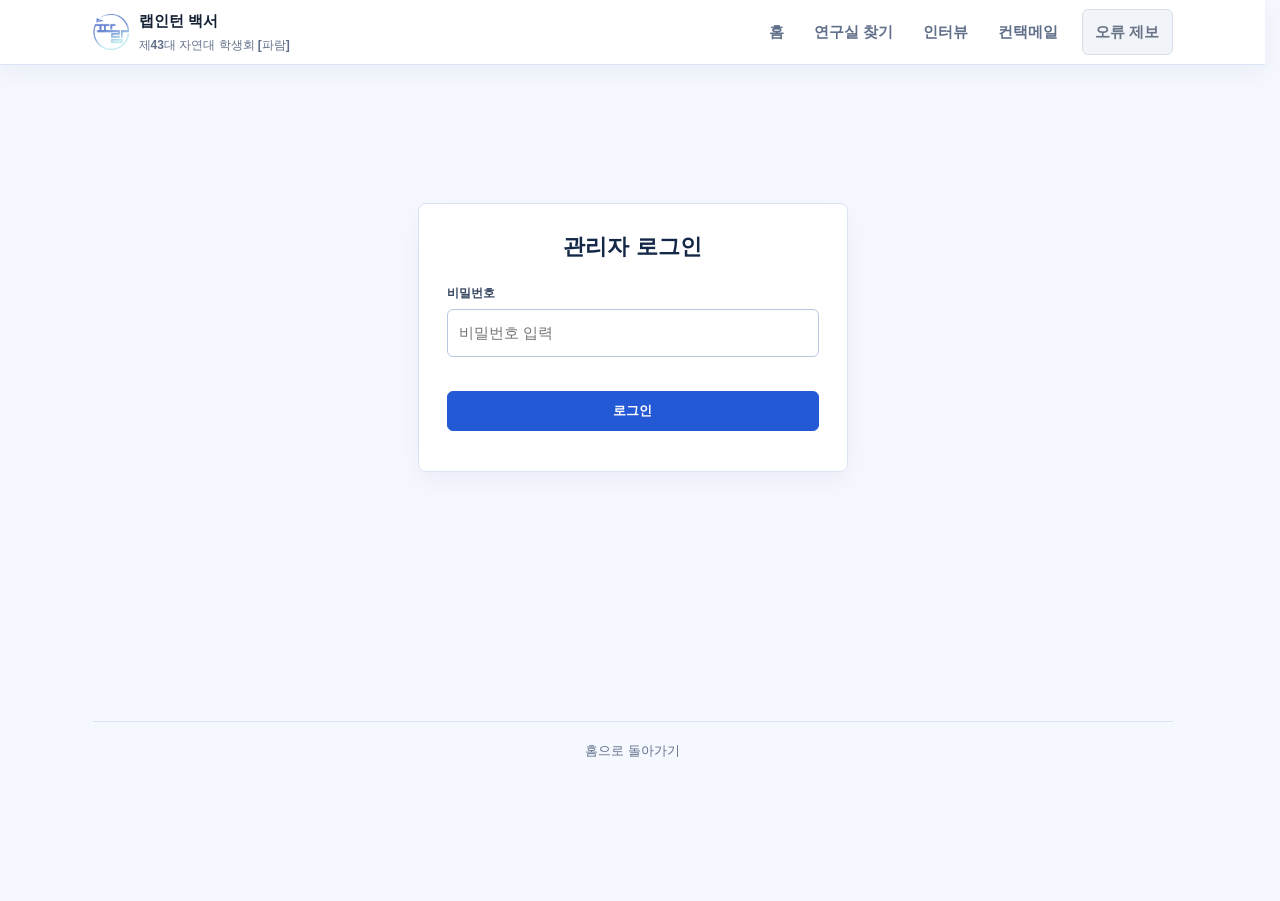
==== commit 41d1fa33: "검색 노출 방지" ====
--- a/admin.html
+++ b/admin.html
@@ -4,6 +4,7 @@
     <meta charset="UTF-8">
     <meta name="viewport" content="width=device-width, initial-scale=1.0">
     <title>관리자 페이지</title>
+    <meta name="robots" content="noindex">
     <link rel="stylesheet" href="sigape.css">
     <link rel="icon" type="image/png" href="logo.png">
     <script src="site-config.js"></script>
--- a/sigape.css
+++ b/sigape.css
@@ -19,7 +19,17 @@
 }
 
 html {
-  scroll-behavior: smooth
+  scroll-behavior: smooth;
+  /* 검색·필터로 목록이 짧아져 세로 스크롤바가 사라져도
+     그 자리를 비워 둬서 화면이 좌우로 흔들리지 않게 한다. */
+  scrollbar-gutter: stable
+}
+
+/* scrollbar-gutter를 모르는 구형 브라우저용 대체 */
+@supports not (scrollbar-gutter: stable) {
+  html {
+    overflow-y: scroll
+  }
 }
 
 body {
